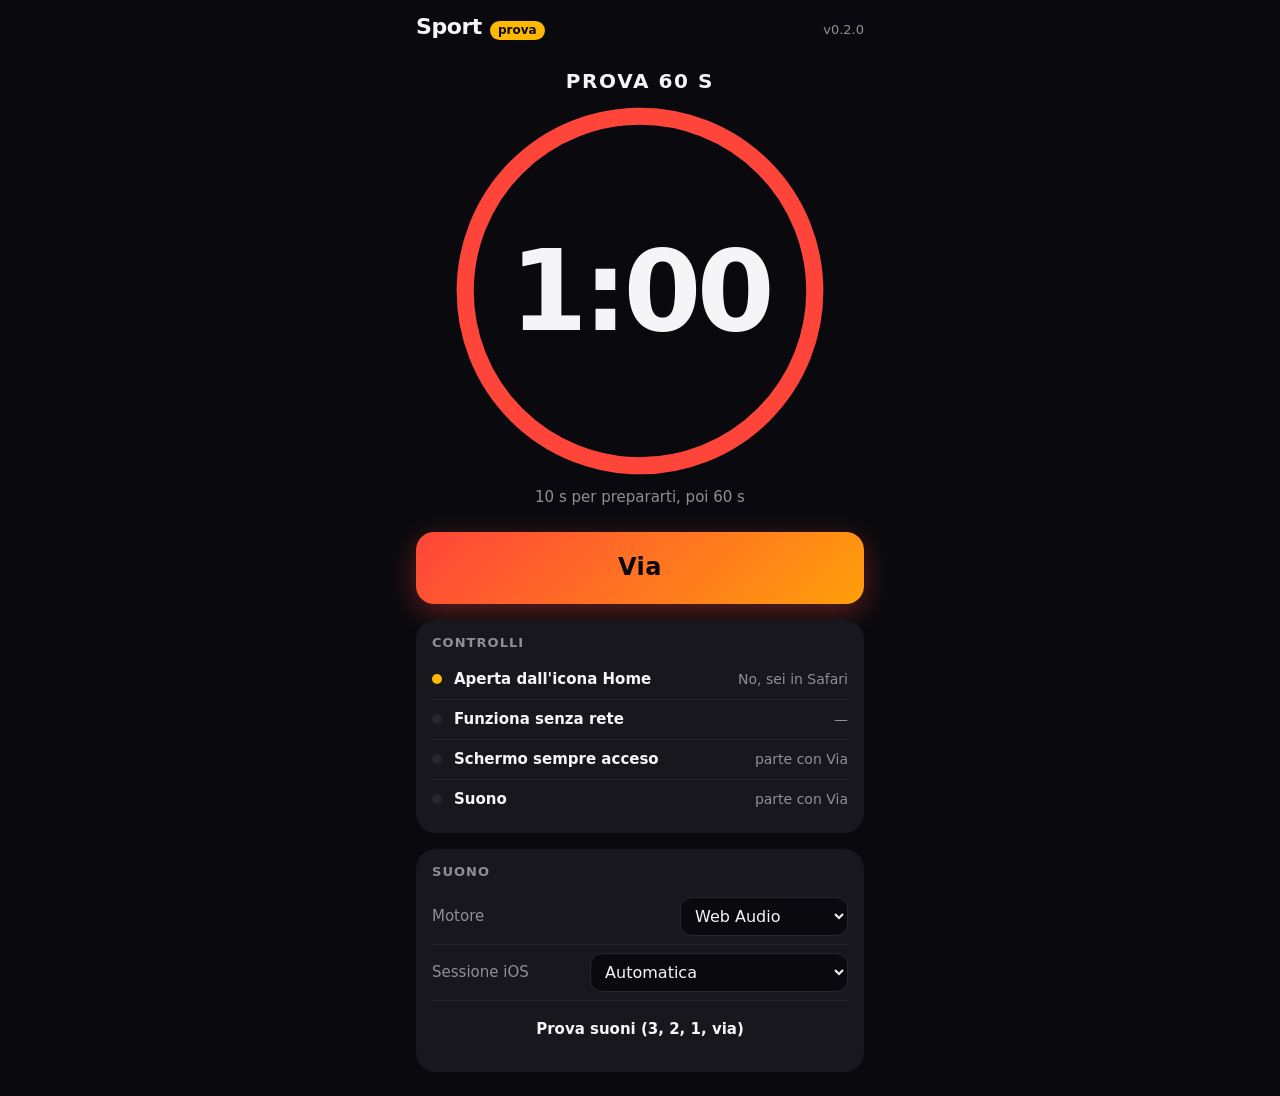
==== index.html @ bfb319af "v0.2.0: aggiornamento automatico, bip 3-2-1 più forti, nuovi colori in allenamento Fondo scuro con a" ====
<!doctype html>
<html lang="it">
<head>
<meta charset="utf-8">
<meta name="viewport" content="width=device-width,initial-scale=1,viewport-fit=cover">
<meta name="apple-mobile-web-app-capable" content="yes">
<meta name="mobile-web-app-capable" content="yes">
<meta name="apple-mobile-web-app-status-bar-style" content="black-translucent">
<meta name="apple-mobile-web-app-title" content="Sport">
<meta name="theme-color" content="#0B0B0F">
<link rel="manifest" href="manifest.json">
<link rel="apple-touch-icon" href="img/icona-180.png">
<link rel="icon" href="img/icona-180.png">
<link rel="stylesheet" href="app.css">
<title>Sport</title>
</head>
<body class="idle">

<main class="app">
  <header class="top">
    <span class="brand">Sport</span>
    <span class="tag">prova</span>
    <span id="ver" class="ver"></span>
  </header>

  <section class="stage" id="stage" aria-live="polite">
    <div class="phase" id="phase">Prova 60 s</div>
    <div class="dial">
      <svg viewBox="0 0 200 200" class="ring" aria-hidden="true">
        <defs><linearGradient id="gr" x1="0" y1="0" x2="1" y2="1"><stop offset="0" class="g1"/><stop offset="1" class="g2"/></linearGradient></defs>
        <circle class="track" cx="100" cy="100" r="92"/>
        <circle class="prog" id="prog" cx="100" cy="100" r="92"/>
      </svg>
      <div class="time" id="time">1:00</div>
    </div>
    <div class="next" id="next">10 s per prepararti, poi 60 s</div>
  </section>

  <div class="controls">
    <button id="go" class="btn primary">Via</button>
    <button id="stop" class="btn hold" hidden><span class="fill"></span><span class="lbl">Tieni premuto per fermare</span></button>
  </div>

  <section class="panel" id="checks">
    <h2>Controlli</h2>
    <ul>
      <li data-k="home"><i></i><b>Aperta dall'icona Home</b><span>—</span></li>
      <li data-k="off"><i></i><b>Funziona senza rete</b><span>—</span></li>
      <li data-k="wake"><i></i><b>Schermo sempre acceso</b><span>parte con Via</span></li>
      <li data-k="audio"><i></i><b>Suono</b><span>parte con Via</span></li>
    </ul>
  </section>

  <section class="panel">
    <h2>Suono</h2>
    <div class="row">
      <label for="amode">Motore</label>
      <select id="amode">
        <option value="wa">Web Audio</option>
        <option value="el">Elemento audio</option>
      </select>
    </div>
    <div class="row">
      <label for="asess">Sessione iOS</label>
      <select id="asess">
        <option value="auto">Automatica</option>
        <option value="transient">Breve (abbassa la musica)</option>
        <option value="ambient">Ambiente (con la musica)</option>
        <option value="playback">Riproduzione (ignora silenzioso)</option>
      </select>
    </div>
    <div class="row btns">
      <button class="btn small" id="tBeep">Prova suoni (3, 2, 1, via)</button>
    </div>
  </section>
</main>
<script src="app.js"></script>
</body>
</html>
---- app.css ----
:root {
  --bg: #0A0A0E;
  --surface: #17171D;
  --line: #26262E;
  --text: #F5F5F7;
  --muted: #8E8E99;
  --ink: #0A0A0E;
  /* fasi: colore pieno + secondo tono per la sfumatura dell'anello */
  --work: #FF453A;  --work-2: #FF9F0A;
  --rest: #0A84FF;  --rest-2: #64D2FF;
  --prep: #FFB800;  --prep-2: #FFE45C;
  --stretch: #BF5AF2; --stretch-2: #E0A3FF;
  --done: #30D158;  --done-2: #A6F4B8;
  --accent: var(--work); --accent-2: var(--work-2);
  color-scheme: dark;
}
[hidden] { display: none !important; }
* { box-sizing: border-box; -webkit-tap-highlight-color: transparent; }
html, body { margin: 0; height: 100%; }
body {
  background: var(--bg);
  color: var(--text);
  font: 16px/1.4 -apple-system, BlinkMacSystemFont, "SF Pro Text", system-ui, sans-serif;
  -webkit-user-select: none; user-select: none;
  transition: background-color .2s ease;
}
button, select { font: inherit; color: inherit; }

.app {
  max-width: 480px; margin: 0 auto; min-height: 100%;
  padding: calc(env(safe-area-inset-top) + 12px) 16px calc(env(safe-area-inset-bottom) + 24px);
  display: flex; flex-direction: column; gap: 16px;
}
.top { display: flex; align-items: baseline; gap: 8px; }
.brand { font-weight: 800; font-size: 22px; letter-spacing: -.02em; }
.tag { font-size: 12px; color: var(--ink); background: var(--prep); border-radius: 99px; padding: 1px 8px; font-weight: 700; }
.ver { margin-left: auto; color: var(--muted); font-size: 13px; }

/* Palco del timer */
.stage { display: flex; flex-direction: column; align-items: center; gap: 6px; padding: 8px 0; cursor: pointer; }
.phase { font-weight: 800; font-size: 20px; letter-spacing: .08em; text-transform: uppercase; }
.dial { position: relative; width: min(82vw, 52vh, 380px); aspect-ratio: 1; display: grid; place-items: center; }
.ring { position: absolute; inset: 0; width: 100%; height: 100%; transform: rotate(-90deg); overflow: visible; }
.ring circle { fill: none; stroke-width: 9; }
.ring .track { stroke: var(--line); }
.ring .prog { stroke: var(--accent); stroke-linecap: round; stroke-dasharray: 578.05; stroke-dashoffset: 0; transition: stroke .2s; }
.time {
  font-weight: 800; font-variant-numeric: tabular-nums; letter-spacing: -.04em;
  font-size: min(24vw, 15vh, 112px); line-height: 1;
}
.next { color: var(--muted); font-size: 15px; min-height: 21px; }

/* In allenamento: fondo scuro, il colore della fase accende anello, etichetta e alone */
body.running.prep { --accent: var(--prep); --accent-2: var(--prep-2); }
body.running.work { --accent: var(--work); --accent-2: var(--work-2); }
body.done { --accent: var(--done); --accent-2: var(--done-2); }
.g1 { stop-color: var(--accent); }
.g2 { stop-color: var(--accent-2); }
body::before {
  content: ""; position: fixed; inset: 0; pointer-events: none; z-index: 0; opacity: 0;
  background:
    radial-gradient(85% 50% at 50% 40%, color-mix(in srgb, var(--accent) 38%, transparent), transparent 72%),
    linear-gradient(to top, color-mix(in srgb, var(--accent) 16%, transparent), transparent 45%);
  transition: opacity .35s ease;
}
.app { position: relative; z-index: 1; }
body.running::before, body.done::before { opacity: 1; }
body.paused::before { opacity: .35; }
body.running .phase, body.done .phase {
  background: linear-gradient(135deg, var(--accent), var(--accent-2)); color: var(--ink);
  padding: 7px 18px; border-radius: 99px; font-size: 16px;
  box-shadow: 0 6px 24px color-mix(in srgb, var(--accent) 45%, transparent);
}
body.running .ring circle, body.done .ring circle { stroke-width: 12; }
body.running .ring .track, body.done .ring .track { stroke: rgba(255,255,255,.07); }
body.running .ring .prog, body.done .ring .prog {
  stroke: url(#gr);
  filter: drop-shadow(0 0 8px color-mix(in srgb, var(--accent) 75%, transparent));
}
body.running .time, body.done .time { color: #fff; text-shadow: 0 0 48px color-mix(in srgb, var(--accent) 50%, transparent); }
body.running .next, body.done .next { color: rgba(255,255,255,.6); }
body.running .panel { display: none; }
body.running .top .tag, body.running .ver { opacity: 0; }
body.running .app { height: 100%; }
body.running .brand { opacity: .4; }
body.running .stage { flex: 1; justify-content: center; }
body.paused .time { opacity: .45; }
body.pulse .time { animation: pulse .5s ease-out; }
@keyframes pulse { 0% { transform: scale(1.1); } 100% { transform: scale(1); } }
body.flash::after { content: ""; position: fixed; inset: 0; z-index: 2; background: var(--accent); opacity: 0; animation: flash .45s ease-out; pointer-events: none; }
@keyframes flash { 0% { opacity: .5; } 100% { opacity: 0; } }
@media (prefers-reduced-motion: reduce) {
  body.pulse .time, body.flash::after { animation: none; }
}

/* Comandi */
.controls { display: flex; justify-content: center; }
.btn {
  border: 0; border-radius: 18px; background: var(--surface); padding: 12px 18px;
  font-weight: 700; cursor: pointer; touch-action: manipulation;
}
.btn.primary {
  width: 100%; min-height: 72px; font-size: 24px; letter-spacing: .02em;
  background: linear-gradient(135deg, var(--work), var(--work-2)); color: var(--ink);
  box-shadow: 0 8px 28px color-mix(in srgb, var(--work) 35%, transparent);
}
.btn.primary:active { transform: scale(.98); }
.btn.hold {
  position: relative; overflow: hidden; width: 100%; min-height: 72px;
  background: rgba(255,255,255,.08); color: var(--text); font-size: 17px;
  border: 1px solid rgba(255,255,255,.1);
}
.btn.hold .fill { position: absolute; inset: 0; background: color-mix(in srgb, var(--accent) 55%, transparent); transform-origin: left; transform: scaleX(0); }
.btn.hold.holding .fill { transform: scaleX(1); transition: transform 1s linear; }
.btn.hold .lbl { position: relative; }
.btn.small { font-size: 15px; padding: 10px 14px; flex: 1; }

/* Pannelli */
.panel { background: var(--surface); border-radius: 20px; padding: 14px 16px; transition: opacity .2s; }
.panel h2 { margin: 0 0 8px; font-size: 13px; text-transform: uppercase; letter-spacing: .08em; color: var(--muted); }
.panel ul { list-style: none; margin: 0; padding: 0; }
.panel li { display: grid; grid-template-columns: 12px 1fr auto; align-items: center; gap: 10px; padding: 9px 0; border-top: 1px solid var(--line); font-size: 15px; }
.panel li:first-child { border-top: 0; }
.panel li b { font-weight: 600; }
.panel li span { color: var(--muted); font-size: 14px; text-align: right; }
.panel li i { width: 10px; height: 10px; border-radius: 50%; background: var(--line); }
.panel li.ok i { background: var(--done); }
.panel li.warn i { background: var(--prep); }
.panel li.bad i { background: var(--work); }
.row { display: flex; align-items: center; justify-content: space-between; gap: 12px; padding: 8px 0; border-top: 1px solid var(--line); }
.row:first-of-type { border-top: 0; }
.row label { color: var(--muted); font-size: 15px; }
.row select { background: var(--bg); border: 1px solid var(--line); border-radius: 12px; padding: 8px 10px; max-width: 62%; }
.row.btns { gap: 10px; }

/* Telefono in orizzontale: il numero prende tutto */
@media (orientation: landscape) and (max-height: 500px) {
  body.running .dial { width: min(70vh, 90vw); }
  body.running .time { font-size: min(32vh, 20vw); }
}
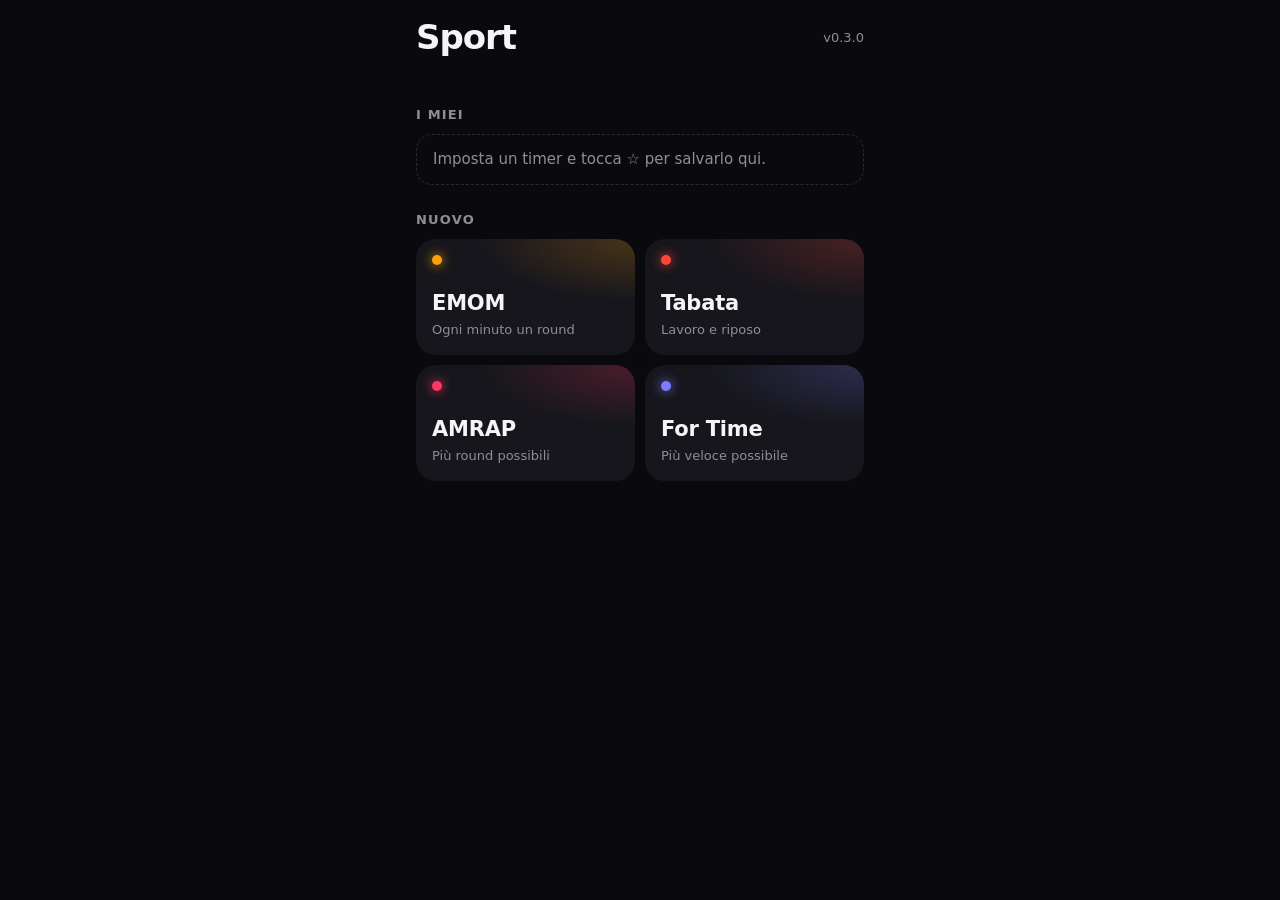
==== commit 9bac08f4: "v0.3.0: 4 timer (EMOM, Tabata, AMRAP, For Time), allenamenti salvati, Home con Ripeti - Impostazioni" ====
--- a/index.html
+++ b/index.html
@@ -7,73 +7,16 @@
 <meta name="mobile-web-app-capable" content="yes">
 <meta name="apple-mobile-web-app-status-bar-style" content="black-translucent">
 <meta name="apple-mobile-web-app-title" content="Sport">
-<meta name="theme-color" content="#0B0B0F">
+<meta name="theme-color" content="#0A0A0E">
 <link rel="manifest" href="manifest.json">
 <link rel="apple-touch-icon" href="img/icona-180.png">
 <link rel="icon" href="img/icona-180.png">
 <link rel="stylesheet" href="app.css">
 <title>Sport</title>
 </head>
-<body class="idle">
-
-<main class="app">
-  <header class="top">
-    <span class="brand">Sport</span>
-    <span class="tag">prova</span>
-    <span id="ver" class="ver"></span>
-  </header>
-
-  <section class="stage" id="stage" aria-live="polite">
-    <div class="phase" id="phase">Prova 60 s</div>
-    <div class="dial">
-      <svg viewBox="0 0 200 200" class="ring" aria-hidden="true">
-        <defs><linearGradient id="gr" x1="0" y1="0" x2="1" y2="1"><stop offset="0" class="g1"/><stop offset="1" class="g2"/></linearGradient></defs>
-        <circle class="track" cx="100" cy="100" r="92"/>
-        <circle class="prog" id="prog" cx="100" cy="100" r="92"/>
-      </svg>
-      <div class="time" id="time">1:00</div>
-    </div>
-    <div class="next" id="next">10 s per prepararti, poi 60 s</div>
-  </section>
-
-  <div class="controls">
-    <button id="go" class="btn primary">Via</button>
-    <button id="stop" class="btn hold" hidden><span class="fill"></span><span class="lbl">Tieni premuto per fermare</span></button>
-  </div>
-
-  <section class="panel" id="checks">
-    <h2>Controlli</h2>
-    <ul>
-      <li data-k="home"><i></i><b>Aperta dall'icona Home</b><span>—</span></li>
-      <li data-k="off"><i></i><b>Funziona senza rete</b><span>—</span></li>
-      <li data-k="wake"><i></i><b>Schermo sempre acceso</b><span>parte con Via</span></li>
-      <li data-k="audio"><i></i><b>Suono</b><span>parte con Via</span></li>
-    </ul>
-  </section>
-
-  <section class="panel">
-    <h2>Suono</h2>
-    <div class="row">
-      <label for="amode">Motore</label>
-      <select id="amode">
-        <option value="wa">Web Audio</option>
-        <option value="el">Elemento audio</option>
-      </select>
-    </div>
-    <div class="row">
-      <label for="asess">Sessione iOS</label>
-      <select id="asess">
-        <option value="auto">Automatica</option>
-        <option value="transient">Breve (abbassa la musica)</option>
-        <option value="ambient">Ambiente (con la musica)</option>
-        <option value="playback">Riproduzione (ignora silenzioso)</option>
-      </select>
-    </div>
-    <div class="row btns">
-      <button class="btn small" id="tBeep">Prova suoni (3, 2, 1, via)</button>
-    </div>
-  </section>
-</main>
+<body>
+<main id="app" class="app"></main>
+<div id="sheet" class="sheet" hidden></div>
 <script src="app.js"></script>
 </body>
 </html>
--- a/app.css
+++ b/app.css
@@ -1,7 +1,8 @@
 :root {
   --bg: #0A0A0E;
-  --surface: #17171D;
-  --line: #26262E;
+  --surface: #16161C;
+  --surface-2: #1E1E26;
+  --line: #2A2A33;
   --text: #F5F5F7;
   --muted: #8E8E99;
   --ink: #0A0A0E;
@@ -9,132 +10,229 @@
   --work: #FF453A;  --work-2: #FF9F0A;
   --rest: #0A84FF;  --rest-2: #64D2FF;
   --prep: #FFB800;  --prep-2: #FFE45C;
-  --stretch: #BF5AF2; --stretch-2: #E0A3FF;
   --done: #30D158;  --done-2: #A6F4B8;
   --accent: var(--work); --accent-2: var(--work-2);
+  --r: 20px;
   color-scheme: dark;
 }
 [hidden] { display: none !important; }
 * { box-sizing: border-box; -webkit-tap-highlight-color: transparent; }
 html, body { margin: 0; height: 100%; }
 body {
-  background: var(--bg);
-  color: var(--text);
+  background: var(--bg); color: var(--text);
   font: 16px/1.4 -apple-system, BlinkMacSystemFont, "SF Pro Text", system-ui, sans-serif;
   -webkit-user-select: none; user-select: none;
-  transition: background-color .2s ease;
-}
-button, select { font: inherit; color: inherit; }
+  -webkit-font-smoothing: antialiased;
+}
+button, input { font: inherit; color: inherit; }
+button { border: 0; background: none; padding: 0; cursor: pointer; touch-action: manipulation; }
+.num, .time, .val, .total b { font-variant-numeric: tabular-nums; }
 
 .app {
+  position: relative; z-index: 1;
   max-width: 480px; margin: 0 auto; min-height: 100%;
-  padding: calc(env(safe-area-inset-top) + 12px) 16px calc(env(safe-area-inset-bottom) + 24px);
-  display: flex; flex-direction: column; gap: 16px;
-}
-.top { display: flex; align-items: baseline; gap: 8px; }
-.brand { font-weight: 800; font-size: 22px; letter-spacing: -.02em; }
-.tag { font-size: 12px; color: var(--ink); background: var(--prep); border-radius: 99px; padding: 1px 8px; font-weight: 700; }
-.ver { margin-left: auto; color: var(--muted); font-size: 13px; }
-
-/* Palco del timer */
-.stage { display: flex; flex-direction: column; align-items: center; gap: 6px; padding: 8px 0; cursor: pointer; }
-.phase { font-weight: 800; font-size: 20px; letter-spacing: .08em; text-transform: uppercase; }
-.dial { position: relative; width: min(82vw, 52vh, 380px); aspect-ratio: 1; display: grid; place-items: center; }
-.ring { position: absolute; inset: 0; width: 100%; height: 100%; transform: rotate(-90deg); overflow: visible; }
-.ring circle { fill: none; stroke-width: 9; }
-.ring .track { stroke: var(--line); }
-.ring .prog { stroke: var(--accent); stroke-linecap: round; stroke-dasharray: 578.05; stroke-dashoffset: 0; transition: stroke .2s; }
-.time {
-  font-weight: 800; font-variant-numeric: tabular-nums; letter-spacing: -.04em;
-  font-size: min(24vw, 15vh, 112px); line-height: 1;
-}
-.next { color: var(--muted); font-size: 15px; min-height: 21px; }
-
-/* In allenamento: fondo scuro, il colore della fase accende anello, etichetta e alone */
+  padding: calc(env(safe-area-inset-top) + 14px) 16px calc(env(safe-area-inset-bottom) + 24px);
+  display: flex; flex-direction: column;
+  animation: enter .22s ease-out;
+}
+@keyframes enter { from { opacity: 0; transform: translateY(6px); } to { opacity: 1; transform: none; } }
+
+/* ---------- Home ---------- */
+.top { display: flex; align-items: center; margin-bottom: 18px; }
+.top h1 { margin: 0; font-size: 34px; font-weight: 800; letter-spacing: -.03em; }
+.ver { margin-left: auto; color: var(--muted); font-size: 13px; padding: 10px 0 10px 12px; }
+h2 { margin: 26px 0 10px; font-size: 13px; font-weight: 700; text-transform: uppercase; letter-spacing: .09em; color: var(--muted); }
+
+.repeat {
+  display: flex; align-items: center; gap: 14px; width: 100%; text-align: left;
+  padding: 16px; border-radius: 24px;
+  background:
+    linear-gradient(var(--surface), var(--surface)) padding-box,
+    linear-gradient(135deg, var(--c), color-mix(in srgb, var(--c) 20%, transparent)) border-box;
+  border: 1.5px solid transparent;
+  box-shadow: 0 10px 30px color-mix(in srgb, var(--c) 18%, transparent);
+}
+.repeat .play {
+  flex: none; width: 52px; height: 52px; border-radius: 50%; display: grid; place-items: center;
+  background: var(--c); color: var(--ink); font-size: 20px; padding-left: 3px;
+}
+.repeat .rtxt { display: flex; flex-direction: column; min-width: 0; }
+.repeat b { font-size: 19px; }
+.repeat small { color: var(--muted); font-size: 15px; white-space: nowrap; overflow: hidden; text-overflow: ellipsis; }
+.repeat:active, .chip:active, .tile:active { transform: scale(.98); }
+
+.chips { display: flex; gap: 10px; overflow-x: auto; margin: 0 -16px; padding: 0 16px 4px; scrollbar-width: none; }
+.chips::-webkit-scrollbar { display: none; }
+.chip {
+  flex: none; display: flex; flex-direction: column; align-items: flex-start; gap: 2px; text-align: left;
+  min-width: 132px; max-width: 220px; padding: 12px 14px; border-radius: 16px; background: var(--surface);
+  border-left: 3px solid var(--c);
+}
+.chip b { font-size: 16px; white-space: nowrap; overflow: hidden; text-overflow: ellipsis; max-width: 100%; }
+.chip small { color: var(--muted); font-size: 13px; white-space: nowrap; }
+.hint { margin: 0; color: var(--muted); font-size: 15px; padding: 14px 16px; border: 1px dashed var(--line); border-radius: 16px; }
+
+.tiles { display: grid; grid-template-columns: 1fr 1fr; gap: 10px; }
+.tile {
+  position: relative; display: flex; flex-direction: column; align-items: flex-start; gap: 4px; text-align: left;
+  min-height: 116px; padding: 16px; border-radius: var(--r); overflow: hidden;
+  background: radial-gradient(120% 90% at 100% 0%, color-mix(in srgb, var(--c) 22%, transparent), transparent 60%), var(--surface);
+}
+.tile i { width: 10px; height: 10px; border-radius: 50%; background: var(--c); box-shadow: 0 0 12px var(--c); margin-bottom: auto; }
+.tile b { font-size: 21px; letter-spacing: -.01em; }
+.tile small { color: var(--muted); font-size: 13px; line-height: 1.3; }
+
+/* ---------- Impostazioni ---------- */
+.bar { display: flex; align-items: center; gap: 8px; margin: -6px -8px 0; }
+.bar h1 { flex: 1; margin: 0; text-align: center; font-size: 20px; font-weight: 800; }
+.icon { width: 48px; height: 48px; border-radius: 50%; font-size: 30px; line-height: 1; display: grid; place-items: center; color: var(--text); }
+.icon:active { background: var(--surface); }
+.star { font-size: 26px; color: var(--muted); }
+.star.on { color: var(--c); }
+.sub { margin: 4px 0 22px; text-align: center; font-size: 15px; font-weight: 600; }
+.sub.muted { color: var(--muted); font-weight: 400; }
+
+.fields { display: flex; flex-direction: column; gap: 10px; }
+.field {
+  display: grid; grid-template-columns: 1fr 56px minmax(96px, auto) 56px; align-items: center; gap: 8px;
+  background: var(--surface); border-radius: var(--r); padding: 12px 12px 12px 18px;
+}
+.field .lab { font-size: 17px; font-weight: 600; }
+.step {
+  width: 56px; height: 56px; border-radius: 50%; background: var(--surface-2);
+  font-size: 28px; font-weight: 500; line-height: 1; display: grid; place-items: center;
+}
+.step:active { background: var(--line); transform: scale(.95); }
+.val {
+  width: 100%; min-width: 0; border: 0; background: transparent; text-align: center;
+  font-size: 30px; font-weight: 800; letter-spacing: -.02em; padding: 6px 0; border-radius: 12px;
+  -webkit-user-select: text; user-select: text;
+}
+.val:focus { outline: none; background: var(--surface-2); }
+.total { margin: 18px 0 28px; text-align: center; color: var(--muted); font-size: 16px; }
+.total b { color: var(--text); font-size: 18px; margin-left: 6px; }
+
+.btn { border-radius: 18px; font-weight: 800; letter-spacing: .02em; }
+.btn.primary {
+  width: 100%; min-height: 64px; font-size: 20px;
+  background: linear-gradient(135deg, var(--work), var(--work-2)); color: var(--ink);
+  box-shadow: 0 8px 28px color-mix(in srgb, var(--work) 30%, transparent);
+}
+.btn.primary.go {
+  margin-top: auto; min-height: 76px; font-size: 26px; letter-spacing: .08em;
+  background: linear-gradient(135deg, var(--c), color-mix(in srgb, var(--c) 60%, #fff));
+  box-shadow: 0 10px 34px color-mix(in srgb, var(--c) 35%, transparent);
+}
+.btn.ghost { width: 100%; min-height: 56px; font-size: 17px; background: var(--surface); color: var(--text); }
+.btn.danger { color: var(--work); }
+.btn:active { transform: scale(.98); }
+
+/* ---------- In corso ---------- */
 body.running.prep { --accent: var(--prep); --accent-2: var(--prep-2); }
 body.running.work { --accent: var(--work); --accent-2: var(--work-2); }
+body.running.rest { --accent: var(--rest); --accent-2: var(--rest-2); }
 body.done { --accent: var(--done); --accent-2: var(--done-2); }
+body.stopped { --accent: #8E8E99; --accent-2: #C7C7CC; }
 .g1 { stop-color: var(--accent); }
 .g2 { stop-color: var(--accent-2); }
 body::before {
   content: ""; position: fixed; inset: 0; pointer-events: none; z-index: 0; opacity: 0;
   background:
-    radial-gradient(85% 50% at 50% 40%, color-mix(in srgb, var(--accent) 38%, transparent), transparent 72%),
+    radial-gradient(85% 50% at 50% 42%, color-mix(in srgb, var(--accent) 38%, transparent), transparent 72%),
     linear-gradient(to top, color-mix(in srgb, var(--accent) 16%, transparent), transparent 45%);
   transition: opacity .35s ease;
 }
-.app { position: relative; z-index: 1; }
-body.running::before, body.done::before { opacity: 1; }
-body.paused::before { opacity: .35; }
-body.running .phase, body.done .phase {
+body.running::before, body.done::before, body.stopped::before { opacity: 1; }
+body.paused::before { opacity: .3; }
+body.running .app { height: 100%; }
+
+.rtop { display: flex; justify-content: space-between; gap: 12px; color: rgba(255,255,255,.55); font-size: 15px; font-weight: 600; }
+.rtop span:first-child { white-space: nowrap; overflow: hidden; text-overflow: ellipsis; }
+.rtop span:last-child { color: var(--text); font-variant-numeric: tabular-nums; white-space: nowrap; }
+.stage { flex: 1; display: flex; flex-direction: column; align-items: center; justify-content: center; gap: 8px; cursor: pointer; }
+.phase {
   background: linear-gradient(135deg, var(--accent), var(--accent-2)); color: var(--ink);
-  padding: 7px 18px; border-radius: 99px; font-size: 16px;
+  padding: 7px 18px; border-radius: 99px; font-size: 16px; font-weight: 800; letter-spacing: .1em; text-transform: uppercase;
   box-shadow: 0 6px 24px color-mix(in srgb, var(--accent) 45%, transparent);
 }
-body.running .ring circle, body.done .ring circle { stroke-width: 12; }
-body.running .ring .track, body.done .ring .track { stroke: rgba(255,255,255,.07); }
-body.running .ring .prog, body.done .ring .prog {
-  stroke: url(#gr);
+.dial { position: relative; width: min(84vw, 50vh, 380px); aspect-ratio: 1; display: grid; place-items: center; }
+.ring { position: absolute; inset: 0; width: 100%; height: 100%; transform: rotate(-90deg); overflow: visible; }
+.ring circle { fill: none; stroke-width: 12; }
+.ring .track { stroke: rgba(255,255,255,.07); }
+.ring .prog {
+  stroke: url(#gr); stroke-linecap: round; stroke-dasharray: 578.05; stroke-dashoffset: 0;
   filter: drop-shadow(0 0 8px color-mix(in srgb, var(--accent) 75%, transparent));
 }
-body.running .time, body.done .time { color: #fff; text-shadow: 0 0 48px color-mix(in srgb, var(--accent) 50%, transparent); }
-body.running .next, body.done .next { color: rgba(255,255,255,.6); }
-body.running .panel { display: none; }
-body.running .top .tag, body.running .ver { opacity: 0; }
-body.running .app { height: 100%; }
-body.running .brand { opacity: .4; }
-body.running .stage { flex: 1; justify-content: center; }
+.time {
+  font-weight: 800; letter-spacing: -.04em; line-height: 1; color: #fff;
+  font-size: min(22vw, 13vh, 104px);
+  text-shadow: 0 0 48px color-mix(in srgb, var(--accent) 50%, transparent);
+}
+.next { color: rgba(255,255,255,.6); font-size: 15px; min-height: 21px; text-align: center; }
 body.paused .time { opacity: .45; }
 body.pulse .time { animation: pulse .5s ease-out; }
 @keyframes pulse { 0% { transform: scale(1.1); } 100% { transform: scale(1); } }
 body.flash::after { content: ""; position: fixed; inset: 0; z-index: 2; background: var(--accent); opacity: 0; animation: flash .45s ease-out; pointer-events: none; }
 @keyframes flash { 0% { opacity: .5; } 100% { opacity: 0; } }
-@media (prefers-reduced-motion: reduce) {
-  body.pulse .time, body.flash::after { animation: none; }
-}
-
-/* Comandi */
-.controls { display: flex; justify-content: center; }
-.btn {
-  border: 0; border-radius: 18px; background: var(--surface); padding: 12px 18px;
-  font-weight: 700; cursor: pointer; touch-action: manipulation;
-}
-.btn.primary {
-  width: 100%; min-height: 72px; font-size: 24px; letter-spacing: .02em;
-  background: linear-gradient(135deg, var(--work), var(--work-2)); color: var(--ink);
-  box-shadow: 0 8px 28px color-mix(in srgb, var(--work) 35%, transparent);
-}
-.btn.primary:active { transform: scale(.98); }
+
+.ractions { display: flex; flex-direction: column; gap: 10px; }
+.btn.big {
+  width: 100%; min-height: 84px; font-size: 26px; letter-spacing: .06em; color: var(--ink);
+  background: linear-gradient(135deg, var(--accent), var(--accent-2));
+  box-shadow: 0 10px 30px color-mix(in srgb, var(--accent) 35%, transparent);
+}
+.btn.big:disabled { opacity: .35; box-shadow: none; }
+.undo { color: rgba(255,255,255,.6); font-size: 15px; padding: 4px; text-decoration: underline; text-underline-offset: 3px; }
 .btn.hold {
-  position: relative; overflow: hidden; width: 100%; min-height: 72px;
-  background: rgba(255,255,255,.08); color: var(--text); font-size: 17px;
-  border: 1px solid rgba(255,255,255,.1);
+  position: relative; overflow: hidden; width: 100%; min-height: 64px; font-size: 16px; font-weight: 700;
+  background: rgba(255,255,255,.07); color: var(--text); border: 1px solid rgba(255,255,255,.1);
 }
 .btn.hold .fill { position: absolute; inset: 0; background: color-mix(in srgb, var(--accent) 55%, transparent); transform-origin: left; transform: scaleX(0); }
 .btn.hold.holding .fill { transform: scaleX(1); transition: transform 1s linear; }
 .btn.hold .lbl { position: relative; }
-.btn.small { font-size: 15px; padding: 10px 14px; flex: 1; }
-
-/* Pannelli */
-.panel { background: var(--surface); border-radius: 20px; padding: 14px 16px; transition: opacity .2s; }
-.panel h2 { margin: 0 0 8px; font-size: 13px; text-transform: uppercase; letter-spacing: .08em; color: var(--muted); }
-.panel ul { list-style: none; margin: 0; padding: 0; }
-.panel li { display: grid; grid-template-columns: 12px 1fr auto; align-items: center; gap: 10px; padding: 9px 0; border-top: 1px solid var(--line); font-size: 15px; }
-.panel li:first-child { border-top: 0; }
-.panel li b { font-weight: 600; }
-.panel li span { color: var(--muted); font-size: 14px; text-align: right; }
-.panel li i { width: 10px; height: 10px; border-radius: 50%; background: var(--line); }
-.panel li.ok i { background: var(--done); }
-.panel li.warn i { background: var(--prep); }
-.panel li.bad i { background: var(--work); }
-.row { display: flex; align-items: center; justify-content: space-between; gap: 12px; padding: 8px 0; border-top: 1px solid var(--line); }
-.row:first-of-type { border-top: 0; }
-.row label { color: var(--muted); font-size: 15px; }
-.row select { background: var(--bg); border: 1px solid var(--line); border-radius: 12px; padding: 8px 10px; max-width: 62%; }
-.row.btns { gap: 10px; }
-
-/* Telefono in orizzontale: il numero prende tutto */
+
+/* ---------- Fine ---------- */
+.donebox { flex: 1; display: flex; flex-direction: column; align-items: center; justify-content: center; text-align: center; }
+.badge {
+  width: 96px; height: 96px; border-radius: 50%; display: grid; place-items: center; font-size: 44px; font-weight: 800;
+  background: linear-gradient(135deg, var(--accent), var(--accent-2)); color: var(--ink);
+  box-shadow: 0 12px 40px color-mix(in srgb, var(--accent) 45%, transparent);
+  animation: pop .4s cubic-bezier(.2, 1.4, .4, 1);
+}
+@keyframes pop { from { transform: scale(.6); opacity: 0; } to { transform: none; opacity: 1; } }
+.donebox h1 { margin: 18px 0 4px; font-size: 36px; font-weight: 800; letter-spacing: -.02em; }
+.dname { margin: 0; font-size: 17px; font-weight: 600; }
+.dstats { margin: 6px 0 0; color: rgba(255,255,255,.65); font-size: 17px; font-variant-numeric: tabular-nums; }
+.dactions { display: flex; flex-direction: column; gap: 10px; }
+.dactions .btn.primary { background: linear-gradient(135deg, var(--accent), var(--accent-2)); box-shadow: 0 8px 28px color-mix(in srgb, var(--accent) 30%, transparent); }
+
+/* ---------- Finestrella salva ---------- */
+.sheet {
+  position: fixed; inset: 0; z-index: 20; background: rgba(0,0,0,.55);
+  display: flex; align-items: flex-end; justify-content: center;
+  -webkit-backdrop-filter: blur(6px); backdrop-filter: blur(6px);
+}
+.sbox {
+  width: 100%; max-width: 480px; background: var(--surface); border-radius: 26px 26px 0 0;
+  padding: 20px 16px calc(env(safe-area-inset-bottom) + 18px);
+  animation: up .22s ease-out;
+}
+@keyframes up { from { transform: translateY(30px); opacity: 0; } to { transform: none; opacity: 1; } }
+.sbox h3 { margin: 0 0 14px; font-size: 18px; text-align: center; }
+.sbox input {
+  width: 100%; font-size: 18px; padding: 14px 16px; border-radius: 14px; border: 1px solid var(--line);
+  background: var(--bg); -webkit-user-select: text; user-select: text;
+}
+.sbox input:focus { outline: 2px solid var(--work); border-color: transparent; }
+.srow { display: grid; grid-template-columns: 1fr 1.4fr; gap: 10px; margin-top: 14px; }
+.srow .btn { min-height: 56px; font-size: 17px; }
+
+@media (prefers-reduced-motion: reduce) {
+  .app, .badge, .sbox, body.pulse .time, body.flash::after { animation: none; }
+}
+/* Telefono in orizzontale, appoggiato: il numero prende tutto */
 @media (orientation: landscape) and (max-height: 500px) {
-  body.running .dial { width: min(70vh, 90vw); }
-  body.running .time { font-size: min(32vh, 20vw); }
-}
+  body.running .dial { width: min(66vh, 60vw); }
+  body.running .time { font-size: min(28vh, 18vw); }
+  body.running .phase, body.running .next { display: none; }
+}
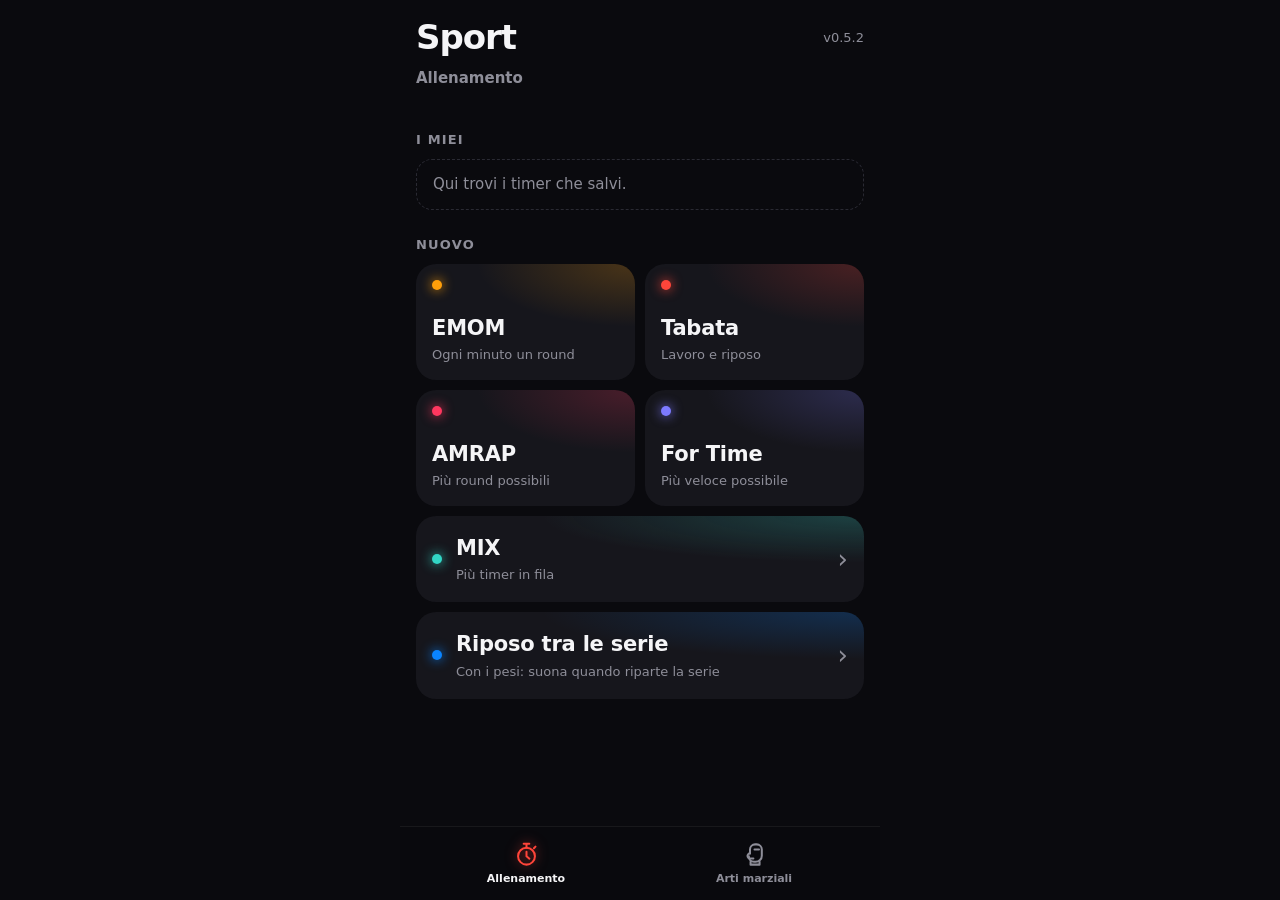
==== commit f50df720: "v0.5.2: menu in basso fermo, frase corta in I miei, nome sessione facoltativo Co-Authored-By: Claude" ====
--- a/index.html
+++ b/index.html
@@ -16,6 +16,7 @@
 </head>
 <body>
 <main id="app" class="app"></main>
+<nav id="tabbar" class="tabbar" role="tablist" hidden></nav>
 <div id="sheet" class="sheet" hidden></div>
 <script src="app.js"></script>
 </body>
--- a/app.css
+++ b/app.css
@@ -35,12 +35,40 @@
   display: flex; flex-direction: column;
   animation: enter .22s ease-out;
 }
-@keyframes enter { from { opacity: 0; transform: translateY(6px); } to { opacity: 1; transform: none; } }
+@keyframes enter { from { opacity: 0; } to { opacity: 1; } }
 
 /* ---------- Home ---------- */
 .top { display: flex; align-items: center; margin-bottom: 18px; }
 .top h1 { margin: 0; font-size: 34px; font-weight: 800; letter-spacing: -.03em; }
 .ver { margin-left: auto; color: var(--muted); font-size: 13px; padding: 10px 0 10px 12px; }
+/* Menu in basso: una voce per sezione */
+.secname { margin: -12px 0 16px; color: var(--muted); font-size: 15px; font-weight: 600; }
+body.has-tabs .app { padding-bottom: calc(env(safe-area-inset-bottom) + 96px); }
+.tabbar {
+  position: fixed; left: 0; right: 0; bottom: 0; z-index: 10;
+  display: grid; grid-auto-flow: column; grid-auto-columns: 1fr;
+  max-width: 480px; margin: 0 auto;
+  padding: 8px 12px calc(env(safe-area-inset-bottom) + 8px);
+  background: color-mix(in srgb, var(--bg) 82%, transparent);
+  -webkit-backdrop-filter: blur(18px) saturate(1.4); backdrop-filter: blur(18px) saturate(1.4);
+  border-top: 1px solid rgba(255,255,255,.06);
+}
+.tabbar button { display: flex; flex-direction: column; align-items: center; gap: 3px; padding: 6px 0; color: var(--muted); font-size: 11px; font-weight: 600; }
+.tabbar svg { width: 27px; height: 27px; fill: none; stroke: currentColor; stroke-width: 1.8; stroke-linecap: round; stroke-linejoin: round; }
+.tabbar button.on { color: var(--text); }
+.tabbar button.on svg { stroke: var(--work); filter: drop-shadow(0 0 6px color-mix(in srgb, var(--work) 55%, transparent)); }
+
+/* Salva nei miei (impostazioni) */
+.saverow + .btn.primary.go { margin-top: 0; }
+.saverow {
+  display: flex; align-items: center; justify-content: center; gap: 8px; width: 100%;
+  min-height: 52px; margin: auto 0 10px; border-radius: 16px; font-size: 16px; font-weight: 700;
+  color: var(--c); border: 1px dashed color-mix(in srgb, var(--c) 55%, transparent);
+}
+.saverow.on { border-style: solid; background: color-mix(in srgb, var(--c) 10%, transparent); }
+.saverow.on b { color: var(--text); max-width: 55%; white-space: nowrap; overflow: hidden; text-overflow: ellipsis; }
+.saverow.on span { color: var(--muted); font-weight: 600; font-size: 14px; text-decoration: underline; text-underline-offset: 3px; }
+
 h2 { margin: 26px 0 10px; font-size: 13px; font-weight: 700; text-transform: uppercase; letter-spacing: .09em; color: var(--muted); }
 
 .repeat {
@@ -79,8 +107,19 @@
   background: radial-gradient(120% 90% at 100% 0%, color-mix(in srgb, var(--c) 22%, transparent), transparent 60%), var(--surface);
 }
 .tile i { width: 10px; height: 10px; border-radius: 50%; background: var(--c); box-shadow: 0 0 12px var(--c); margin-bottom: auto; }
+.tile > span { display: flex; flex-direction: column; gap: 4px; }
 .tile b { font-size: 21px; letter-spacing: -.01em; }
 .tile small { color: var(--muted); font-size: 13px; line-height: 1.3; }
+
+.tile.wide {
+  grid-column: 1 / -1; width: 100%; min-height: 0;
+  flex-direction: row; align-items: center; gap: 14px; padding: 18px 16px;
+}
+.tile.wide i { margin: 0; }
+.tile.wide span { display: flex; flex-direction: column; flex: 1; }
+.tile.wide em { font-style: normal; font-size: 26px; color: var(--muted); }
+.tile.qt { min-height: 92px; align-items: center; justify-content: center; }
+.tile.qt b { font-size: 30px; font-weight: 800; font-variant-numeric: tabular-nums; }
 
 /* ---------- Impostazioni ---------- */
 .bar { display: flex; align-items: center; gap: 8px; margin: -6px -8px 0; }
@@ -91,6 +130,13 @@
 .star.on { color: var(--c); }
 .sub { margin: 4px 0 22px; text-align: center; font-size: 15px; font-weight: 600; }
 .sub.muted { color: var(--muted); font-weight: 400; }
+.cname {
+  width: 100%; margin: -8px 0 16px; padding: 13px 16px; border-radius: 16px; border: 1px solid var(--line);
+  background: transparent; font-size: 16px; font-weight: 600; text-align: center;
+  -webkit-user-select: text; user-select: text;
+}
+.cname::placeholder { color: var(--muted); font-weight: 400; }
+.cname:focus { outline: none; border-color: var(--c); background: var(--surface); }
 
 .fields { display: flex; flex-direction: column; gap: 10px; }
 .field {
@@ -126,6 +172,25 @@
 .btn.ghost { width: 100%; min-height: 56px; font-size: 17px; background: var(--surface); color: var(--text); }
 .btn.danger { color: var(--work); }
 .btn:active { transform: scale(.98); }
+
+/* MIX: blocchi */
+.blocks { display: flex; flex-direction: column; gap: 12px; }
+.block { background: var(--surface); border-radius: 22px; padding: 10px; border-left: 3px solid var(--c); }
+.bhead { display: flex; align-items: center; gap: 6px; padding: 4px 4px 8px 8px; }
+.bhead i { width: 9px; height: 9px; border-radius: 50%; background: var(--c); box-shadow: 0 0 10px var(--c); }
+.bhead b { font-size: 17px; margin-left: 4px; }
+.bsum { margin-left: auto; margin-right: 6px; color: var(--muted); font-size: 15px; font-variant-numeric: tabular-nums; }
+.mini { width: 36px; height: 36px; border-radius: 50%; background: var(--surface-2); font-size: 16px; color: var(--text); }
+.mini:disabled { opacity: .3; }
+.field.sm { background: var(--bg); padding: 8px 8px 8px 14px; grid-template-columns: 1fr 46px minmax(84px, auto) 46px; border-radius: 16px; }
+.field.sm + .field.sm { margin-top: 6px; }
+.field.sm .step { width: 46px; height: 46px; font-size: 24px; }
+.field.sm .val { font-size: 24px; }
+.field.sm .lab { font-size: 15px; }
+.adds { display: grid; grid-template-columns: 1fr 1fr; gap: 8px; margin-top: 12px; }
+.addb { padding: 14px; border-radius: 16px; border: 1px dashed color-mix(in srgb, var(--c) 55%, transparent); color: var(--c); font-weight: 700; font-size: 15px; }
+.addb:active { background: color-mix(in srgb, var(--c) 12%, transparent); }
+.link { color: var(--rest-2); text-decoration: underline; text-underline-offset: 3px; font-size: 15px; }
 
 /* ---------- In corso ---------- */
 body.running.prep { --accent: var(--prep); --accent-2: var(--prep-2); }
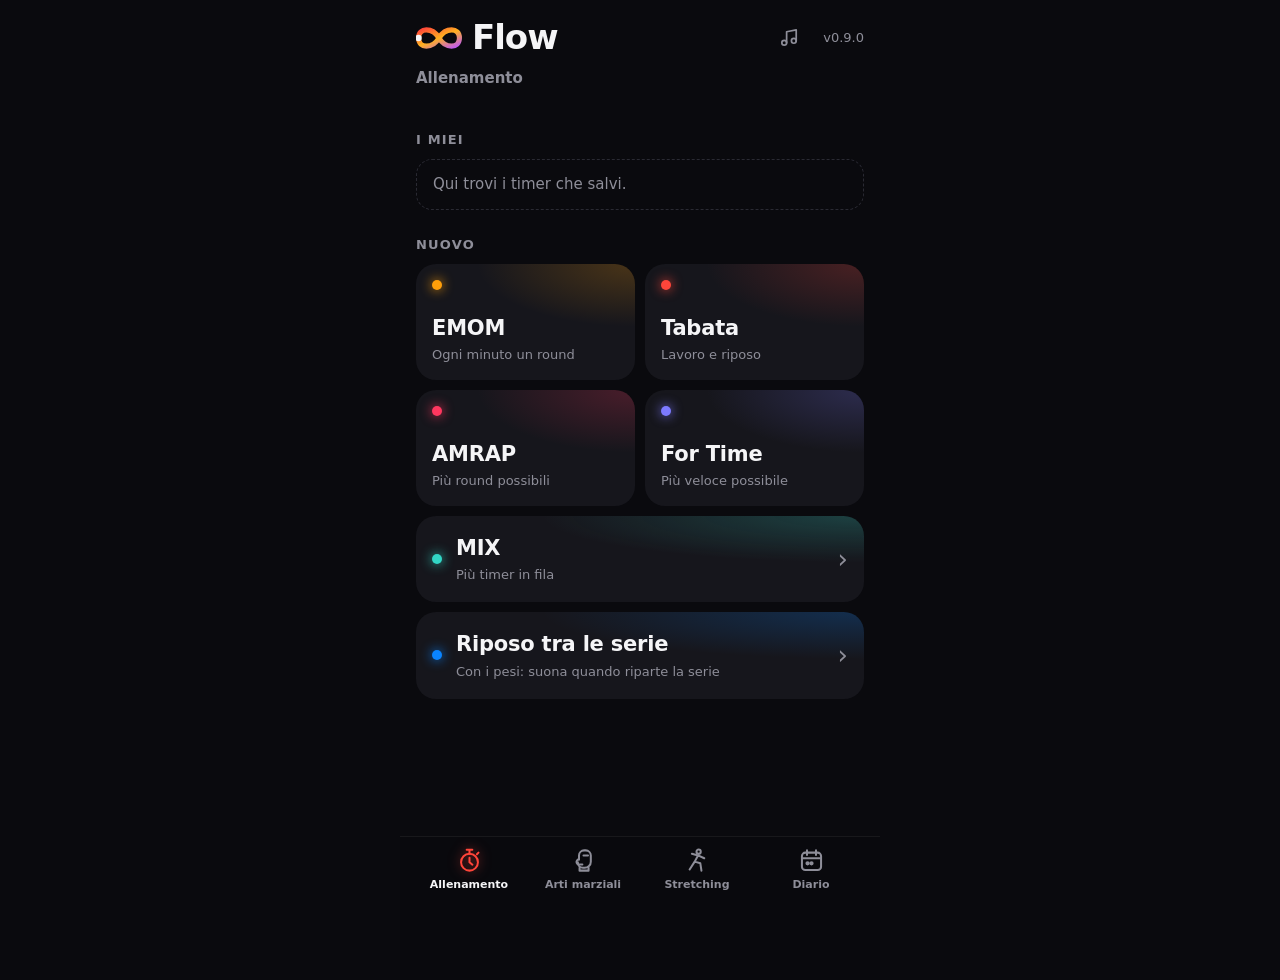
==== commit 334e5d05: "v0.9.0: nuovo nome Flow e logo infinito (icone e testata) Co-Authored-By: Claude Opus 5.5 <noreply@a" ====
--- a/index.html
+++ b/index.html
@@ -6,13 +6,13 @@
 <meta name="apple-mobile-web-app-capable" content="yes">
 <meta name="mobile-web-app-capable" content="yes">
 <meta name="apple-mobile-web-app-status-bar-style" content="black-translucent">
-<meta name="apple-mobile-web-app-title" content="Sport">
+<meta name="apple-mobile-web-app-title" content="Flow">
 <meta name="theme-color" content="#0A0A0E">
 <link rel="manifest" href="manifest.json">
 <link rel="apple-touch-icon" href="img/icona-180.png">
 <link rel="icon" href="img/icona-180.png">
 <link rel="stylesheet" href="app.css">
-<title>Sport</title>
+<title>Flow</title>
 </head>
 <body>
 <main id="app" class="app"></main>
--- a/app.css
+++ b/app.css
@@ -43,9 +43,11 @@
 .ver { margin-left: auto; color: var(--muted); font-size: 13px; padding: 10px 0 10px 12px; }
 /* Menu in basso: una voce per sezione */
 .secname { margin: -12px 0 16px; color: var(--muted); font-size: 15px; font-weight: 600; }
-body.has-tabs .app { padding-bottom: calc(env(safe-area-inset-bottom) + 96px); }
+/* Con il menu: la pagina scorre dentro, la barra resta in fondo (niente position: fixed, che su iPhone si sposta) */
+body.has-tabs { position: fixed; inset: 0; display: flex; flex-direction: column; overflow: hidden; }
+body.has-tabs .app { flex: 1 1 auto; min-height: 0; width: 100%; overflow-y: auto; -webkit-overflow-scrolling: touch; overscroll-behavior: contain; padding-bottom: 24px; }
 .tabbar {
-  position: fixed; left: 0; right: 0; bottom: 0; z-index: 10;
+  position: relative; z-index: 10; flex: none; width: 100%;
   display: grid; grid-auto-flow: column; grid-auto-columns: 1fr;
   max-width: 480px; margin: 0 auto;
   padding: 8px 12px calc(env(safe-area-inset-bottom) + 8px);
@@ -120,6 +122,49 @@
 .tile.wide em { font-style: normal; font-size: 26px; color: var(--muted); }
 .tile.qt { min-height: 92px; align-items: center; justify-content: center; }
 .tile.qt b { font-size: 30px; font-weight: 800; font-variant-numeric: tabular-nums; }
+
+/* ---------- Diario ---------- */
+.stats { display: grid; grid-template-columns: repeat(3, 1fr); gap: 8px; }
+.stat { background: var(--surface); border-radius: 18px; padding: 14px 12px; display: flex; flex-direction: column; gap: 2px; }
+.stat b { font-size: 30px; font-weight: 800; letter-spacing: -.02em; line-height: 1.1; }
+.stat small { color: var(--muted); font-size: 12px; line-height: 1.25; }
+.stat:first-child b { background: linear-gradient(135deg, var(--work), var(--work-2)); -webkit-background-clip: text; background-clip: text; color: transparent; }
+.cal { margin-top: 14px; background: var(--surface); border-radius: 22px; padding: 8px 10px 12px; }
+.calhead { display: flex; align-items: center; justify-content: space-between; }
+.calhead b { font-size: 17px; text-transform: capitalize; }
+.dow, .grid { display: grid; grid-template-columns: repeat(7, 1fr); }
+.dow span { text-align: center; color: var(--muted); font-size: 12px; font-weight: 700; padding: 4px 0 6px; }
+.grid { row-gap: 2px; }
+.day { position: relative; aspect-ratio: 1; display: grid; place-items: center; border-radius: 12px; font-size: 15px; font-variant-numeric: tabular-nums; color: var(--muted); }
+.day.has { color: var(--text); font-weight: 700; }
+.day span { width: 26px; height: 26px; display: grid; place-items: center; border-radius: 50%; }
+.day.has span { box-shadow: var(--rings); }
+.day.today { color: var(--text); font-weight: 800; }
+.day.today::after { content: ""; position: absolute; bottom: 1px; left: 50%; width: 4px; height: 4px; margin-left: -2px; border-radius: 50%; background: var(--text); }
+.day.sel { background: var(--surface-2); }
+.legend { display: flex; gap: 16px; justify-content: center; margin-top: 8px; color: var(--muted); font-size: 12px; }
+.legend span::before { content: ""; display: inline-block; width: 12px; height: 4px; border-radius: 2px; background: var(--c); margin-right: 6px; vertical-align: middle; }
+h2 .link { margin-left: 8px; text-transform: none; letter-spacing: 0; font-size: 13px; }
+.hlist { display: flex; flex-direction: column; gap: 6px; }
+.hrow { display: flex; align-items: center; gap: 12px; width: 100%; text-align: left; padding: 12px 14px; border-radius: 16px; background: var(--surface); }
+.hrow i { flex: none; width: 4px; align-self: stretch; border-radius: 2px; background: var(--c); }
+.hrow span { display: flex; flex-direction: column; flex: 1; min-width: 0; }
+.hrow b { font-size: 16px; white-space: nowrap; overflow: hidden; text-overflow: ellipsis; }
+.hrow small { color: var(--muted); font-size: 13px; font-variant-numeric: tabular-nums; }
+.hrow .tt { flex: none; font-size: 12px; font-weight: 700; color: var(--tc); background: color-mix(in srgb, var(--tc) 14%, transparent); border-radius: 99px; padding: 3px 9px; }
+.hrow em { font-style: normal; font-size: 12px; color: var(--muted); border: 1px solid var(--line); border-radius: 99px; padding: 2px 8px; }
+.bk { position: relative; margin-left: auto; color: var(--muted); }
+.bk svg { width: 24px; height: 24px; fill: none; stroke: currentColor; stroke-width: 1.8; stroke-linecap: round; stroke-linejoin: round; }
+.bk.warn::after { content: ""; position: absolute; top: 10px; right: 10px; width: 8px; height: 8px; border-radius: 50%; background: var(--prep); }
+.sbox p { margin: -6px 0 14px; text-align: center; color: var(--muted); font-size: 15px; }
+.backup { background: var(--surface); border-radius: 18px; padding: 14px; }
+.backup p { margin: 0 0 12px; color: var(--muted); font-size: 14px; }
+.backup p b { color: var(--text); }
+.backup.warn { box-shadow: inset 0 0 0 1px color-mix(in srgb, var(--prep) 60%, transparent); }
+.backup.warn p b { color: var(--prep); }
+.brow { display: grid; grid-template-columns: 1fr 1fr; gap: 8px; }
+.brow .btn { min-height: 50px; background: var(--surface-2); }
+.srow.one { grid-template-columns: 1fr; }
 
 /* ---------- Impostazioni ---------- */
 .bar { display: flex; align-items: center; gap: 8px; margin: -6px -8px 0; }
@@ -253,7 +298,7 @@
   background: rgba(255,255,255,.07); color: var(--text); border: 1px solid rgba(255,255,255,.1);
 }
 .btn.hold .fill { position: absolute; inset: 0; background: color-mix(in srgb, var(--accent) 55%, transparent); transform-origin: left; transform: scaleX(0); }
-.btn.hold.holding .fill { transform: scaleX(1); transition: transform 1s linear; }
+.btn.hold.holding .fill { transform: scaleX(1); transition: transform .45s linear; }
 .btn.hold .lbl { position: relative; }
 
 /* ---------- Fine ---------- */
@@ -301,3 +346,122 @@
   body.running .time { font-size: min(28vh, 18vw); }
   body.running .phase, body.running .next { display: none; }
 }
+
+/* ---------- Suono (scelta) ---------- */
+.top .snd { margin-left: auto; width: 44px; height: 44px; color: var(--muted); }
+.top .snd svg, .sopt i svg { width: 23px; height: 23px; fill: none; stroke: currentColor; stroke-width: 1.8; stroke-linecap: round; stroke-linejoin: round; }
+.top .snd + .ver { margin-left: 0; }
+.sopt { display: flex; align-items: center; gap: 14px; width: 100%; text-align: left; padding: 14px; margin-bottom: 8px; border-radius: 18px; background: var(--bg); border: 1px solid var(--line); }
+.sopt.on { border-color: var(--text); }
+.sopt i { flex: none; width: 42px; height: 42px; border-radius: 50%; display: grid; place-items: center; background: var(--surface-2); }
+.sopt span { flex: 1; display: flex; flex-direction: column; gap: 2px; }
+.sopt b { font-size: 17px; }
+.sopt small { color: var(--muted); font-size: 14px; line-height: 1.3; }
+.sopt em { font-style: normal; font-size: 20px; font-weight: 800; width: 20px; }
+.sbox .snote { margin: 8px 0 0; font-size: 13px; }
+
+/* ---------- Stretching ---------- */
+:root { --lilac: #BF5AF2; --lilac-2: #E3A8FF; }
+.streak { display: inline-block; margin-left: 8px; padding: 2px 10px; border-radius: 99px; font-size: 13px; color: var(--lilac); background: color-mix(in srgb, var(--lilac) 14%, transparent); }
+.fig { display: block; overflow: visible; }
+.fig path { fill: none; stroke-linecap: round; stroke-linejoin: round; }
+.fig .gr { stroke: #34343E; stroke-width: 2; }
+.fig.thumb { width: 54px; height: 45px; flex: none; }
+.fig.big { width: 100%; height: 100%; }
+
+.tile.stile { min-height: 132px; }
+.tile.stile .fig.thumb { width: 64px; height: 53px; margin: -4px 0 auto -6px; }
+.chip.add { border-left: 0; border: 1px dashed color-mix(in srgb, var(--c) 60%, transparent); background: transparent; }
+.chip.add b { color: var(--c); }
+
+.seg { display: grid; grid-template-columns: repeat(4, 1fr); gap: 4px; padding: 4px; margin-bottom: 10px; border-radius: 16px; background: var(--surface); }
+.seg button { min-height: 46px; border-radius: 12px; font-size: 17px; font-weight: 700; color: var(--muted); }
+.seg button.on { background: var(--surface-2); color: var(--text); box-shadow: inset 0 0 0 1.5px var(--lilac); }
+.slist { display: flex; flex-direction: column; gap: 6px; }
+.srow2 { display: flex; align-items: center; gap: 6px; padding: 6px 8px 6px 6px; border-radius: 16px; background: var(--surface); }
+.srow2.out { opacity: .38; }
+.sex { flex: 1; min-width: 0; display: flex; align-items: center; gap: 10px; text-align: left; }
+.sex span, .lrow span { display: flex; flex-direction: column; min-width: 0; }
+.sex b, .lrow b { font-size: 16px; white-space: nowrap; overflow: hidden; text-overflow: ellipsis; }
+.sex small, .lrow small { color: var(--muted); font-size: 13px; }
+.total .muted { color: var(--muted); font-size: 15px; }
+.btn.primary.go:disabled { opacity: .35; box-shadow: none; }
+
+.zchips { display: flex; gap: 8px; overflow-x: auto; margin: 6px -16px 14px; padding: 0 16px; scrollbar-width: none; }
+.zchips::-webkit-scrollbar { display: none; }
+.zchips button { flex: none; padding: 9px 15px; border-radius: 99px; background: var(--surface); color: var(--muted); font-size: 15px; font-weight: 600; }
+.zchips button.on { background: var(--lilac); color: var(--ink); }
+.lib { display: flex; flex-direction: column; gap: 6px; }
+.lrow { display: flex; align-items: center; gap: 12px; width: 100%; text-align: left; padding: 6px 14px 6px 6px; border-radius: 16px; background: var(--surface); }
+.lrow span { flex: 1; }
+.lrow em { font-style: normal; font-size: 24px; color: var(--lilac); font-weight: 600; }
+
+.exbox .fig.big { height: 200px; margin: 0 auto 6px; }
+.exbox h3 { margin-bottom: 4px; font-size: 22px; }
+.exz { margin: 0 0 10px !important; color: var(--lilac) !important; font-size: 14px !important; }
+.exhow { margin: 0 0 6px !important; color: var(--text) !important; font-size: 16px !important; line-height: 1.45; }
+
+/* In corso: stretching */
+body.srun.work { --accent: var(--lilac); --accent-2: var(--lilac-2); }
+body.srun.rest { --accent: #7D7AFF; --accent-2: var(--lilac); }
+.sstage { gap: 6px; }
+.figbox { width: min(80vw, 33vh, 340px); aspect-ratio: 1.2; }
+body.srun.paused .figbox { opacity: .5; }
+.exname { font-size: 26px; font-weight: 800; letter-spacing: -.02em; text-align: center; line-height: 1.15; }
+.exside { min-height: 20px; color: var(--accent-2); font-size: 15px; font-weight: 700; text-transform: uppercase; letter-spacing: .08em; }
+body.srun .time { font-size: min(19vw, 10vh, 84px); margin-top: 2px; }
+.sbar { width: min(70vw, 300px); height: 6px; border-radius: 3px; background: rgba(255,255,255,.08); overflow: hidden; }
+.sbar span { display: block; height: 100%; border-radius: 3px; background: linear-gradient(90deg, var(--accent), var(--accent-2)); transform-origin: left; box-shadow: 0 0 10px var(--accent); }
+.exhow.small { max-width: 330px; color: rgba(255,255,255,.5); font-size: 14px; text-align: center; line-height: 1.4; min-height: 40px; }
+.ractions.srow3 { flex-direction: row; }
+.srow3 .btn.hold { flex: 1; }
+.btn.skip { flex: none; min-height: 64px; padding: 0 22px; font-size: 17px; font-weight: 700; color: var(--text); background: rgba(255,255,255,.07); border: 1px solid rgba(255,255,255,.1); }
+.dstreak { margin: 14px 0 0; padding: 6px 14px; border-radius: 99px; color: var(--lilac); background: color-mix(in srgb, var(--lilac) 14%, transparent); font-weight: 700; font-size: 15px; }
+@media (orientation: landscape) and (max-height: 500px) {
+  body.srun .figbox { width: 34vh; }
+  body.srun .exhow.small { display: none; }
+}
+.tabbar button[data-s="stretch"].on svg { stroke: var(--lilac); filter: drop-shadow(0 0 6px color-mix(in srgb, var(--lilac) 55%, transparent)); }
+.tile.stile { min-height: 118px; }
+.tile.stile b { font-size: 18px; line-height: 1.2; }
+.figbox svg { transition: transform .35s ease; }
+.figbox.flip svg { transform: scaleX(-1); }
+/* la pagina con il menu non schiaccia i blocchi in fondo */
+body.has-tabs .app > * { flex-shrink: 0; }
+.fig .ar { stroke: var(--lilac-2); stroke-width: 2.6; }
+.fig .ah { fill: var(--lilac-2); }
+/* I miei: etichetta colorata + una sola scritta */
+.chip.v2 { gap: 4px; min-width: 120px; padding: 12px 16px 13px; border-left: 0; border-radius: 18px;
+  background: radial-gradient(120% 120% at 0% 0%, color-mix(in srgb, var(--c) 16%, transparent), transparent 65%), var(--surface);
+  box-shadow: inset 0 0 0 1px color-mix(in srgb, var(--c) 22%, transparent); }
+.chip.v2 em { font-style: normal; font-size: 11px; font-weight: 800; letter-spacing: .08em; text-transform: uppercase; color: var(--c); white-space: nowrap; }
+.chip.v2 b { font-size: 19px; font-weight: 800; letter-spacing: -.01em; }
+.chip.add { justify-content: center; align-items: center; min-width: 96px; border-radius: 18px; }
+.chip.add b { font-size: 17px; }
+/* Menu: più vicino al bordo (l'iPhone aggiunge già la sua zona sotto) e fondo che arriva fino in basso */
+.tabbar { padding: 6px 12px max(calc(env(safe-area-inset-bottom) - 14px), 6px); }
+.tabbar::after { content: ""; position: absolute; left: 0; right: 0; top: 100%; height: 80px; background: inherit; }
+
+/* Figure stile «corpo pieno» (0.8.0) */
+.fig .s1 { stroke: #D9D9DF; }
+.fig .s2 { stroke: #5A5A66; }
+.fig .h { stroke: var(--lilac); }
+.fig .g { stroke: #3E3E4A; }
+.fig .hf { fill: #D9D9DF; }
+.fig .gf { fill: #3E3E4A; }
+.fig .hd { fill: var(--lilac); }
+.fig.thumb .gh, .fig.thumb .arw { display: none; }
+/* Menu ancora più vicino al bordo */
+.tabbar { padding: 4px 12px max(calc(env(safe-area-inset-bottom) - 22px), 4px); }
+/* Trascina gli esercizi */
+.drag { flex: none; width: 40px; height: 44px; display: grid; place-items: center; color: var(--muted); touch-action: none; cursor: grab; }
+.drag svg { width: 22px; height: 22px; fill: none; stroke: currentColor; stroke-width: 2; stroke-linecap: round; }
+.slist .srow2 { transition: transform .16s ease; }
+.slist .srow2.dragging { transition: none; position: relative; z-index: 3; background: var(--surface-2); box-shadow: 0 12px 30px rgba(0,0,0,.5), inset 0 0 0 1.5px var(--lilac); }
+.slist .srow2.dragging .drag { color: var(--lilac); }
+body.dragmode { -webkit-user-select: none; user-select: none; }
+/* Menu: ancora più giù */
+.tabbar { padding-bottom: max(calc(env(safe-area-inset-bottom) - 28px), 2px); }
+/* Nome e logo */
+.top h1.brand { display: flex; align-items: center; gap: 10px; }
+.top .logo { width: 46px; height: 26px; flex: none; }
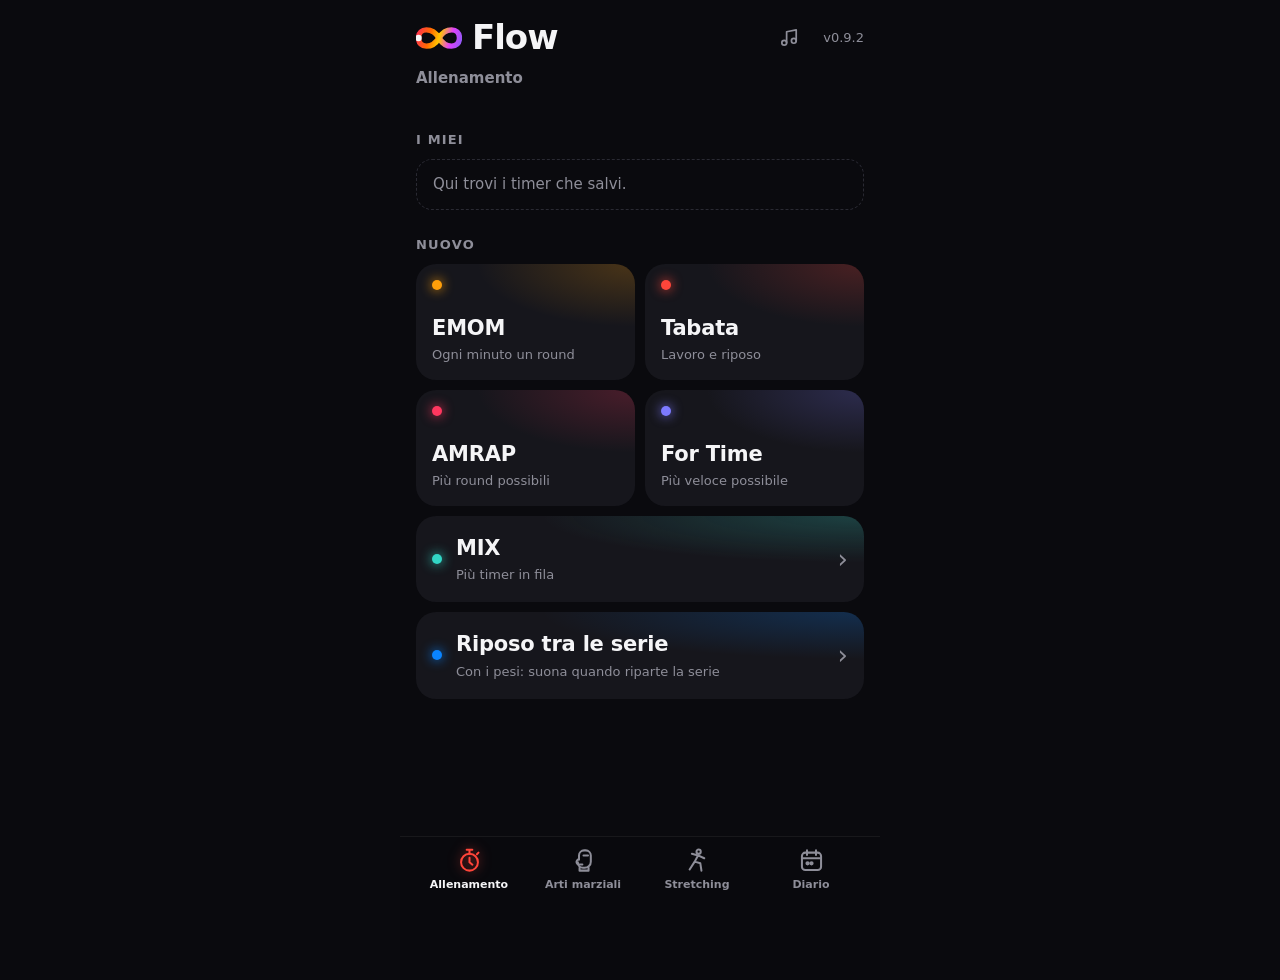
==== commit 5b24a543: "v0.9.2: icone con nome nuovo, così l'iPhone non usa la copia vecchia Co-Authored-By: Claude Opus 5.5" ====
--- a/index.html
+++ b/index.html
@@ -9,8 +9,8 @@
 <meta name="apple-mobile-web-app-title" content="Flow">
 <meta name="theme-color" content="#0A0A0E">
 <link rel="manifest" href="manifest.json">
-<link rel="apple-touch-icon" href="img/icona-180.png">
-<link rel="icon" href="img/icona-180.png">
+<link rel="apple-touch-icon" href="img/flow-180.png">
+<link rel="icon" href="img/flow-180.png">
 <link rel="stylesheet" href="app.css">
 <title>Flow</title>
 </head>
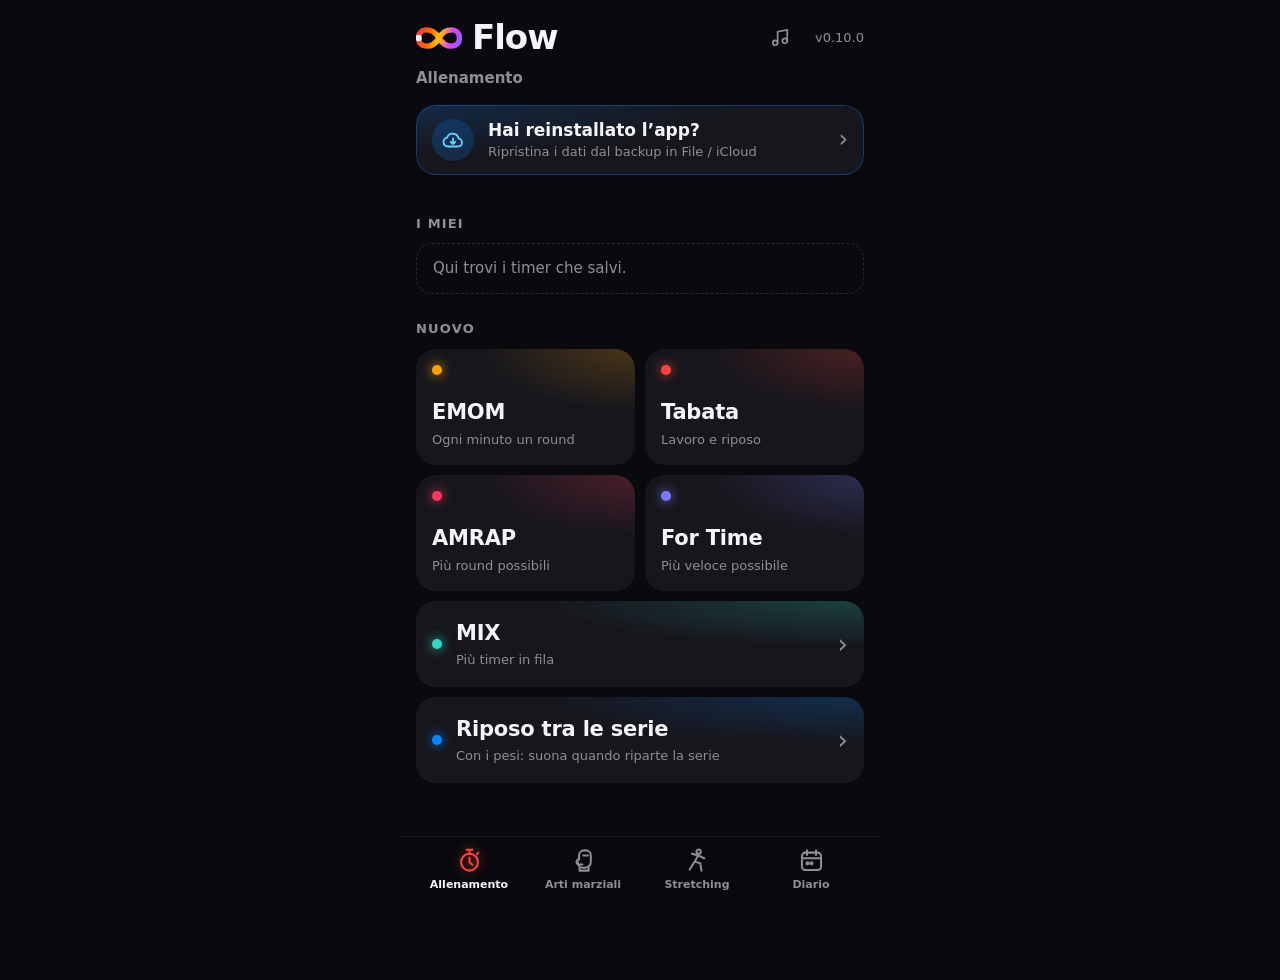
==== commit d698b348: "v0.10.0: backup a un tocco a fine sessione (ogni 7 giorni), Ripristina ad app vuota, file sempre flo" ====
--- a/index.html
+++ b/index.html
@@ -18,6 +18,7 @@
 <main id="app" class="app"></main>
 <nav id="tabbar" class="tabbar" role="tablist" hidden></nav>
 <div id="sheet" class="sheet" hidden></div>
+<input type="file" id="impfile" accept="application/json,.json" hidden>
 <script src="app.js"></script>
 </body>
 </html>
--- a/app.css
+++ b/app.css
@@ -465,3 +465,14 @@
 /* Nome e logo */
 .top h1.brand { display: flex; align-items: center; gap: 10px; }
 .top .logo { width: 46px; height: 26px; flex: none; }
+/* Backup: promemoria e ripristino */
+.bkcard { display: flex; align-items: center; gap: 14px; width: 100%; text-align: left; padding: 14px 16px; margin-bottom: 14px; border-radius: 20px;
+  background: radial-gradient(120% 120% at 0% 0%, color-mix(in srgb, var(--rest) 18%, transparent), transparent 60%), var(--surface);
+  box-shadow: inset 0 0 0 1px color-mix(in srgb, var(--rest) 35%, transparent); }
+.bkcard i { flex: none; width: 42px; height: 42px; border-radius: 50%; display: grid; place-items: center; background: color-mix(in srgb, var(--rest) 20%, transparent); color: var(--rest-2); }
+.bkcard svg { width: 24px; height: 24px; fill: none; stroke: currentColor; stroke-width: 1.8; stroke-linecap: round; stroke-linejoin: round; }
+.bkcard span { flex: 1; display: flex; flex-direction: column; gap: 2px; min-width: 0; }
+.bkcard b { font-size: 17px; }
+.bkcard small { color: var(--muted); font-size: 13px; line-height: 1.3; }
+.bkcard em { font-style: normal; font-size: 24px; color: var(--muted); }
+.dactions .bkcard { margin-bottom: 0; }
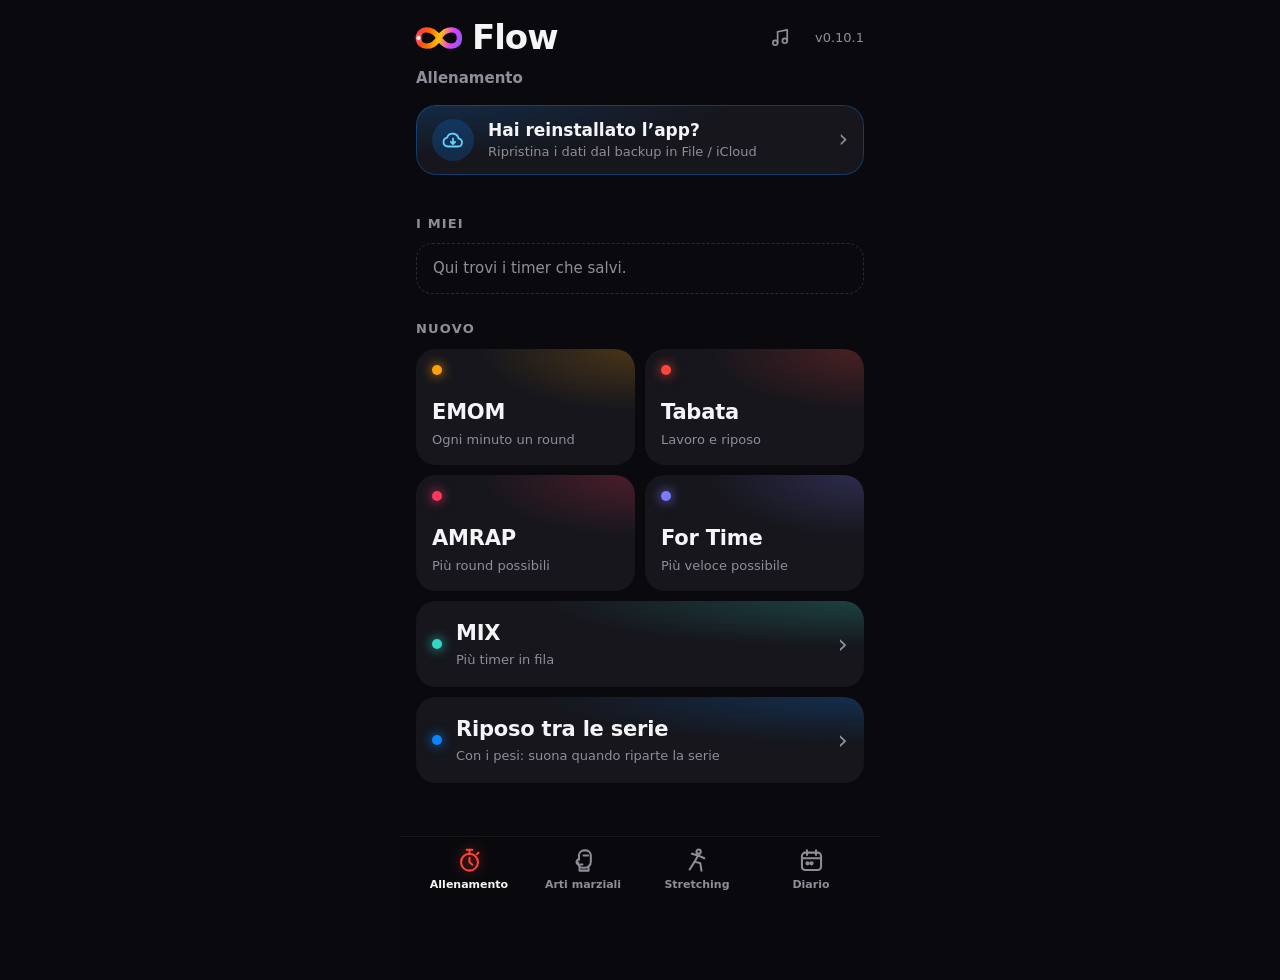
==== commit 51101cfa: "v0.10.1: logo Flow con bordo più netto e pallino perla - Filo scuro sottile attorno all'infinito, pa" ====
--- a/index.html
+++ b/index.html
@@ -9,8 +9,8 @@
 <meta name="apple-mobile-web-app-title" content="Flow">
 <meta name="theme-color" content="#0A0A0E">
 <link rel="manifest" href="manifest.json">
-<link rel="apple-touch-icon" href="img/flow-180.png">
-<link rel="icon" href="img/flow-180.png">
+<link rel="apple-touch-icon" href="img/flow2-180.png">
+<link rel="icon" href="img/flow2-180.png">
 <link rel="stylesheet" href="app.css">
 <title>Flow</title>
 </head>
--- a/app.css
+++ b/app.css
@@ -464,7 +464,7 @@
 .tabbar { padding-bottom: max(calc(env(safe-area-inset-bottom) - 28px), 2px); }
 /* Nome e logo */
 .top h1.brand { display: flex; align-items: center; gap: 10px; }
-.top .logo { width: 46px; height: 26px; flex: none; }
+.top .logo { width: 46px; height: 26px; flex: none; overflow: visible; }
 /* Backup: promemoria e ripristino */
 .bkcard { display: flex; align-items: center; gap: 14px; width: 100%; text-align: left; padding: 14px 16px; margin-bottom: 14px; border-radius: 20px;
   background: radial-gradient(120% 120% at 0% 0%, color-mix(in srgb, var(--rest) 18%, transparent), transparent 60%), var(--surface);
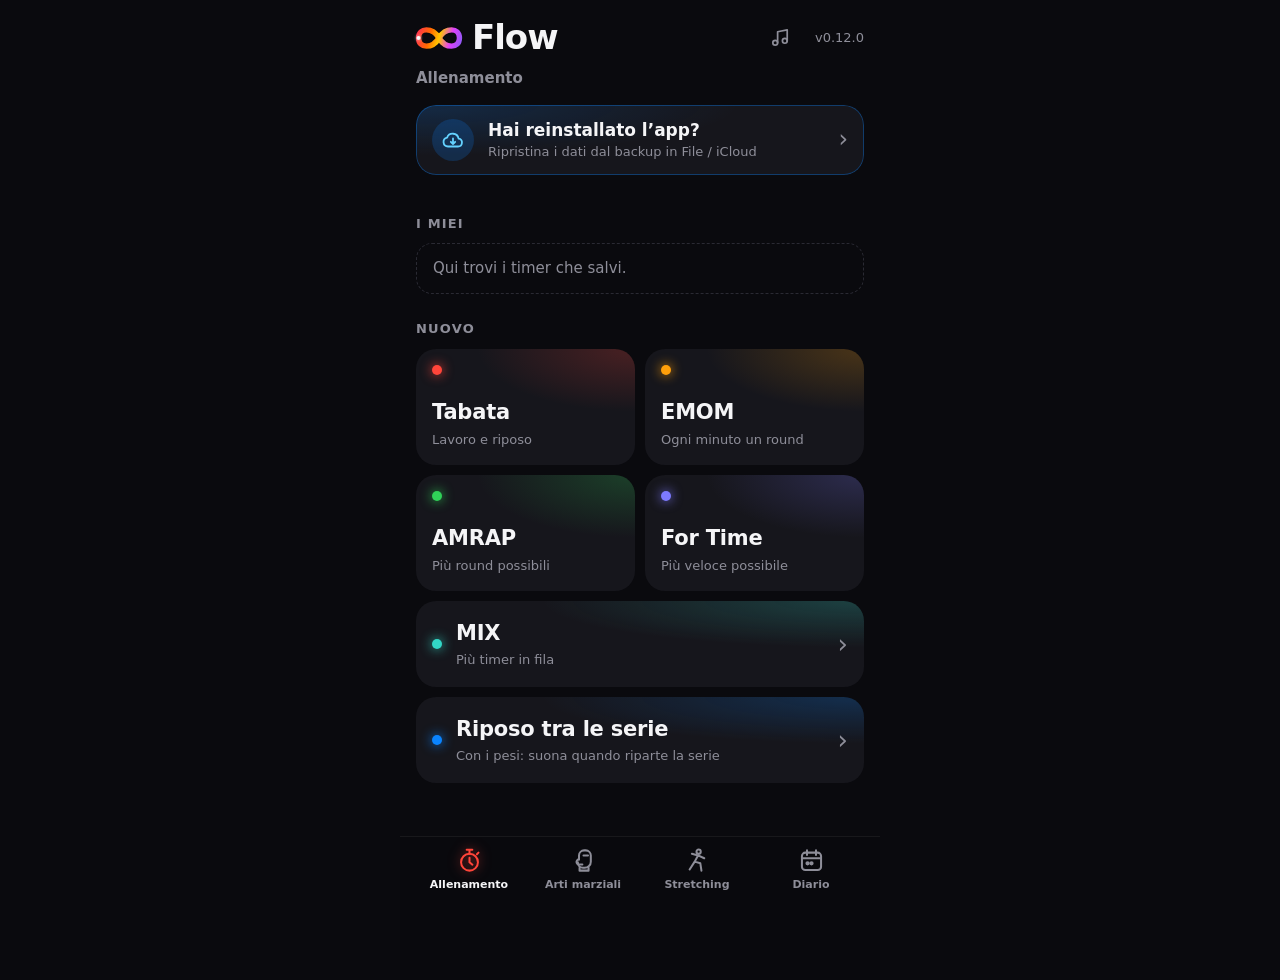
==== commit d07eb4bf: "v0.12.0: figure dello stretching stile pittogramma nell'anello, sempre dentro il cerchio; anello del" ====
--- a/index.html
+++ b/index.html
@@ -15,6 +15,7 @@
 <title>Flow</title>
 </head>
 <body>
+<svg width="0" height="0" style="position:absolute" aria-hidden="true"><defs><linearGradient id="flg" x1="0" y1="0" x2="1" y2="1"><stop offset="0" stop-color="#F0C8FF"/><stop offset="1" stop-color="#B24CF0"/></linearGradient></defs></svg>
 <main id="app" class="app"></main>
 <nav id="tabbar" class="tabbar" role="tablist" hidden></nav>
 <div id="sheet" class="sheet" hidden></div>
--- a/app.css
+++ b/app.css
@@ -279,6 +279,16 @@
   text-shadow: 0 0 48px color-mix(in srgb, var(--accent) 50%, transparent);
 }
 .next { color: rgba(255,255,255,.6); font-size: 15px; min-height: 21px; text-align: center; }
+/* round grandi (Tabata, EMOM, Round): leggibili da lontano */
+.dial { display: flex; flex-direction: column; align-items: center; justify-content: center; }
+.rbig { position: relative; margin-top: 8px; display: flex; flex-wrap: wrap; justify-content: center; align-items: baseline; font-variant-numeric: tabular-nums; line-height: 1; }
+.rbig b { font-size: min(13vw, 7vh, 58px); font-weight: 800; color: #fff; letter-spacing: -.03em; }
+.rbig span { font-size: min(7vw, 4vh, 32px); font-weight: 700; color: rgba(255,255,255,.55); margin-left: 2px; }
+.rbig small { flex-basis: 100%; text-align: center; margin-top: 6px; font-size: 14px; font-weight: 700; letter-spacing: .06em; text-transform: uppercase; color: var(--accent-2); }
+.rdots { display: flex; flex-wrap: wrap; justify-content: center; gap: 6px; max-width: min(88vw, 380px); }
+.rdots i { width: 26px; height: 12px; border-radius: 6px; background: rgba(255,255,255,.1); box-shadow: inset 0 0 0 1.5px rgba(255,255,255,.18); }
+.rdots i.d { background: rgba(255,255,255,.5); box-shadow: none; }
+.rdots i.c { background: linear-gradient(90deg, var(--accent), var(--accent-2)); box-shadow: 0 0 10px var(--accent); }
 body.paused .time { opacity: .45; }
 body.pulse .time { animation: pulse .5s ease-out; }
 @keyframes pulse { 0% { transform: scale(1.1); } 100% { transform: scale(1); } }
@@ -364,13 +374,12 @@
 :root { --lilac: #BF5AF2; --lilac-2: #E3A8FF; }
 .streak { display: inline-block; margin-left: 8px; padding: 2px 10px; border-radius: 99px; font-size: 13px; color: var(--lilac); background: color-mix(in srgb, var(--lilac) 14%, transparent); }
 .fig { display: block; overflow: visible; }
-.fig path { fill: none; stroke-linecap: round; stroke-linejoin: round; }
-.fig .gr { stroke: #34343E; stroke-width: 2; }
-.fig.thumb { width: 54px; height: 45px; flex: none; }
+.fig .ar { fill: none; stroke-linecap: round; }
+.fig.thumb { width: 54px; height: 54px; flex: none; }
 .fig.big { width: 100%; height: 100%; }
 
 .tile.stile { min-height: 132px; }
-.tile.stile .fig.thumb { width: 64px; height: 53px; margin: -4px 0 auto -6px; }
+.tile.stile .fig.thumb { width: 60px; height: 60px; margin: -2px 0 auto -2px; }
 .chip.add { border-left: 0; border: 1px dashed color-mix(in srgb, var(--c) 60%, transparent); background: transparent; }
 .chip.add b { color: var(--c); }
 
@@ -396,7 +405,7 @@
 .lrow span { flex: 1; }
 .lrow em { font-style: normal; font-size: 24px; color: var(--lilac); font-weight: 600; }
 
-.exbox .fig.big { height: 200px; margin: 0 auto 6px; }
+.exbox .fig.big { width: 220px; height: 220px; margin: 0 auto 8px; }
 .exbox h3 { margin-bottom: 4px; font-size: 22px; }
 .exz { margin: 0 0 10px !important; color: var(--lilac) !important; font-size: 14px !important; }
 .exhow { margin: 0 0 6px !important; color: var(--text) !important; font-size: 16px !important; line-height: 1.45; }
@@ -405,31 +414,29 @@
 body.srun.work { --accent: var(--lilac); --accent-2: var(--lilac-2); }
 body.srun.rest { --accent: #7D7AFF; --accent-2: var(--lilac); }
 .sstage { gap: 6px; }
-.figbox { width: min(80vw, 33vh, 340px); aspect-ratio: 1.2; }
+.figbox { width: min(78vw, 40vh, 330px); aspect-ratio: 1; }
 body.srun.paused .figbox { opacity: .5; }
 .exname { font-size: 26px; font-weight: 800; letter-spacing: -.02em; text-align: center; line-height: 1.15; }
 .exside { min-height: 20px; color: var(--accent-2); font-size: 15px; font-weight: 700; text-transform: uppercase; letter-spacing: .08em; }
 body.srun .time { font-size: min(19vw, 10vh, 84px); margin-top: 2px; }
-.sbar { width: min(70vw, 300px); height: 6px; border-radius: 3px; background: rgba(255,255,255,.08); overflow: hidden; }
-.sbar span { display: block; height: 100%; border-radius: 3px; background: linear-gradient(90deg, var(--accent), var(--accent-2)); transform-origin: left; box-shadow: 0 0 10px var(--accent); }
 .exhow.small { max-width: 330px; color: rgba(255,255,255,.5); font-size: 14px; text-align: center; line-height: 1.4; min-height: 40px; }
 .ractions.srow3 { flex-direction: row; }
 .srow3 .btn.hold { flex: 1; }
 .btn.skip { flex: none; min-height: 64px; padding: 0 22px; font-size: 17px; font-weight: 700; color: var(--text); background: rgba(255,255,255,.07); border: 1px solid rgba(255,255,255,.1); }
 .dstreak { margin: 14px 0 0; padding: 6px 14px; border-radius: 99px; color: var(--lilac); background: color-mix(in srgb, var(--lilac) 14%, transparent); font-weight: 700; font-size: 15px; }
 @media (orientation: landscape) and (max-height: 500px) {
-  body.srun .figbox { width: 34vh; }
+  body.srun .figbox { width: 38vh; }
   body.srun .exhow.small { display: none; }
 }
 .tabbar button[data-s="stretch"].on svg { stroke: var(--lilac); filter: drop-shadow(0 0 6px color-mix(in srgb, var(--lilac) 55%, transparent)); }
 .tile.stile { min-height: 118px; }
 .tile.stile b { font-size: 18px; line-height: 1.2; }
-.figbox svg { transition: transform .35s ease; }
-.figbox.flip svg { transform: scaleX(-1); }
+.figbox .fgf { transition: transform .35s ease; transform-box: view-box; transform-origin: 60px 60px; }
+.figbox.flip .fgf { transform: scaleX(-1); }
 /* la pagina con il menu non schiaccia i blocchi in fondo */
 body.has-tabs .app > * { flex-shrink: 0; }
-.fig .ar { stroke: var(--lilac-2); stroke-width: 2.6; }
-.fig .ah { fill: var(--lilac-2); }
+.fig .ar { stroke: #F0C8FF; stroke-width: 2.6; }
+.fig .ah { fill: #F0C8FF; }
 /* I miei: etichetta colorata + una sola scritta */
 .chip.v2 { gap: 4px; min-width: 120px; padding: 12px 16px 13px; border-left: 0; border-radius: 18px;
   background: radial-gradient(120% 120% at 0% 0%, color-mix(in srgb, var(--c) 16%, transparent), transparent 65%), var(--surface);
@@ -443,14 +450,7 @@
 .tabbar::after { content: ""; position: absolute; left: 0; right: 0; top: 100%; height: 80px; background: inherit; }
 
 /* Figure stile «corpo pieno» (0.8.0) */
-.fig .s1 { stroke: #D9D9DF; }
-.fig .s2 { stroke: #5A5A66; }
-.fig .h { stroke: var(--lilac); }
-.fig .g { stroke: #3E3E4A; }
-.fig .hf { fill: #D9D9DF; }
-.fig .gf { fill: #3E3E4A; }
-.fig .hd { fill: var(--lilac); }
-.fig.thumb .gh, .fig.thumb .arw { display: none; }
+.fig.thumb .arw { display: none; }
 /* Menu ancora più vicino al bordo */
 .tabbar { padding: 4px 12px max(calc(env(safe-area-inset-bottom) - 22px), 4px); }
 /* Trascina gli esercizi */
@@ -476,3 +476,15 @@
 .bkcard small { color: var(--muted); font-size: 13px; line-height: 1.3; }
 .bkcard em { font-style: normal; font-size: 24px; color: var(--muted); }
 .dactions .bkcard { margin-bottom: 0; }
+
+/* Stretching: riga esercizio con il suo tempo (− 30″ +) */
+.srow2 .sthumb { flex: none; display: grid; place-items: center; }
+.smid { flex: 1; min-width: 0; display: flex; flex-direction: column; gap: 4px; }
+.sname { text-align: left; min-width: 0; }
+.sname b { display: block; font-size: 16px; white-space: nowrap; overflow: hidden; text-overflow: ellipsis; }
+.hstep { display: flex; align-items: center; gap: 4px; }
+.hstep button { width: 32px; height: 28px; border-radius: 9px; background: var(--surface-2); color: var(--text); font-size: 18px; line-height: 1; }
+.hstep button:active { background: color-mix(in srgb, var(--lilac) 40%, var(--surface-2)); }
+.hstep span { min-width: 42px; text-align: center; font-weight: 700; font-size: 15px; font-variant-numeric: tabular-nums; color: var(--lilac-2); }
+.hstep small { margin-left: 6px; color: var(--muted); font-size: 12px; white-space: nowrap; }
+.shint { margin: -2px 4px 0; color: var(--muted); font-size: 13px; line-height: 1.4; }
